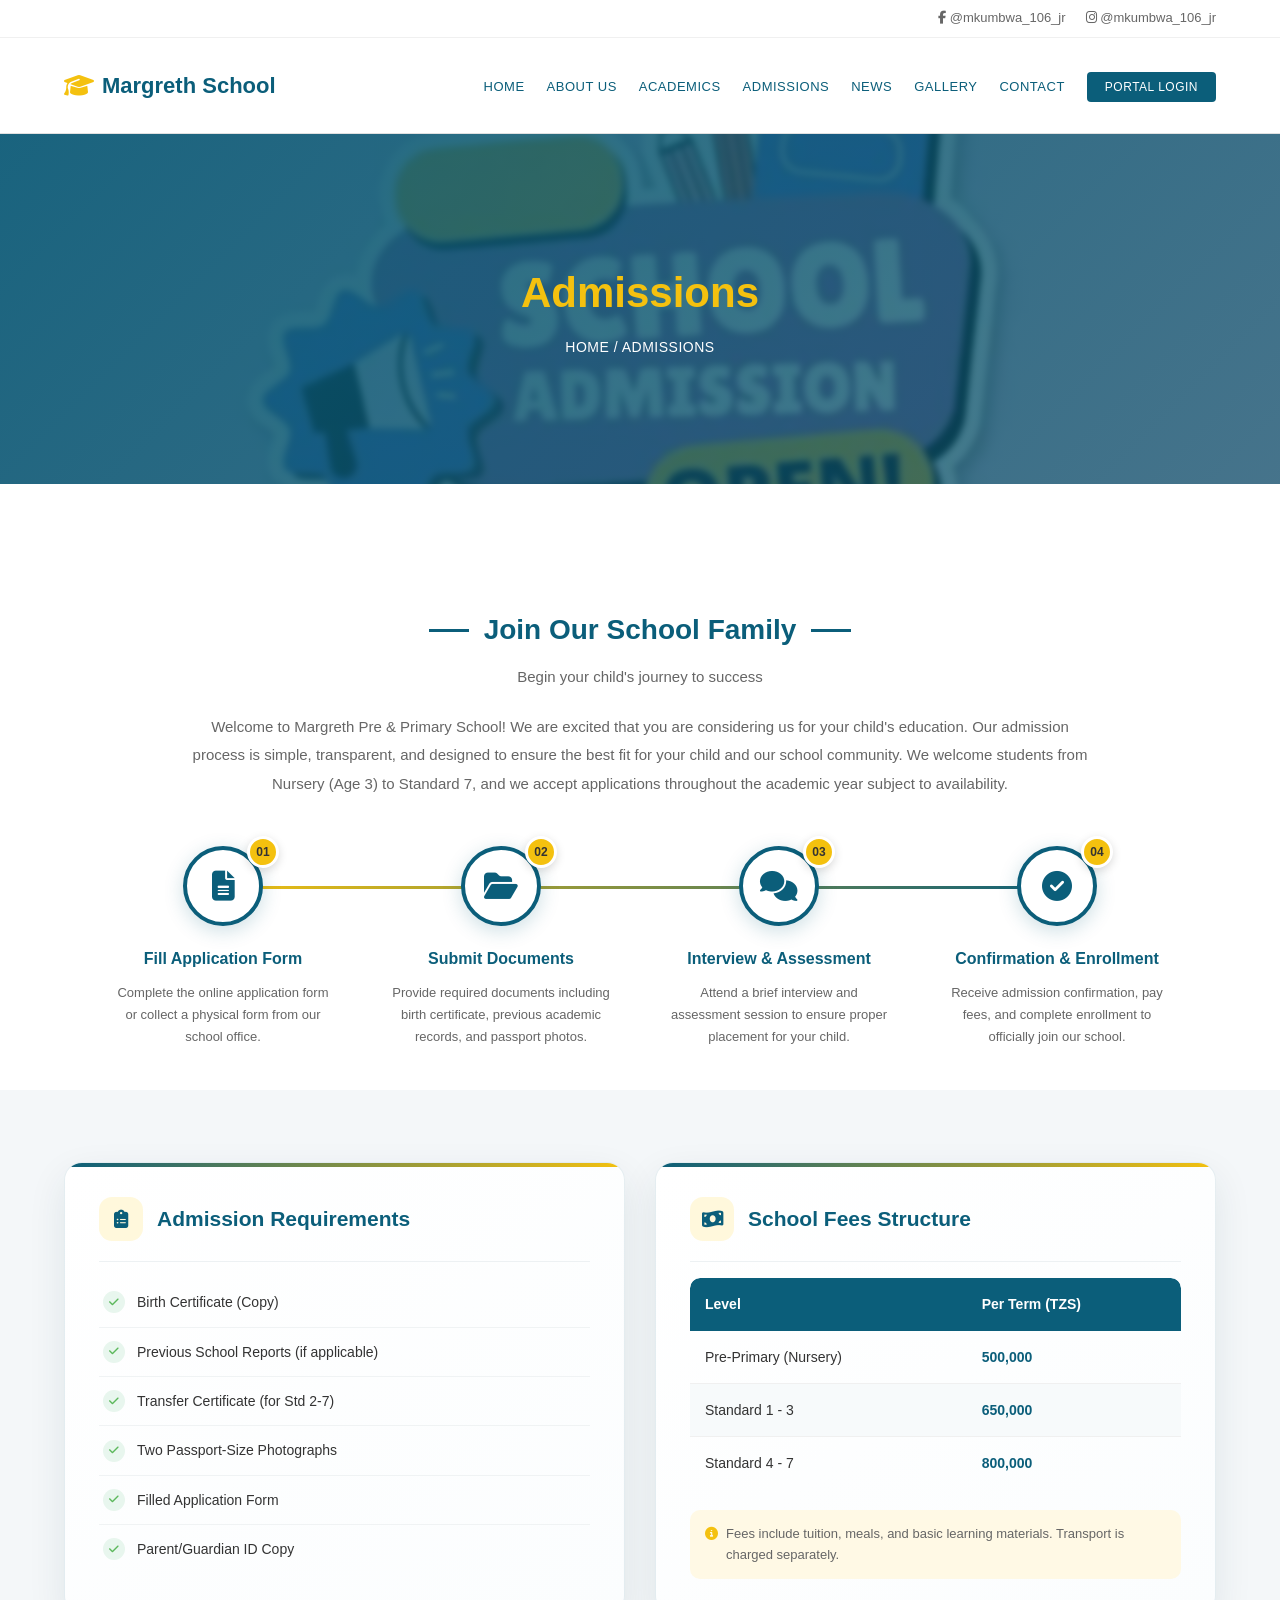
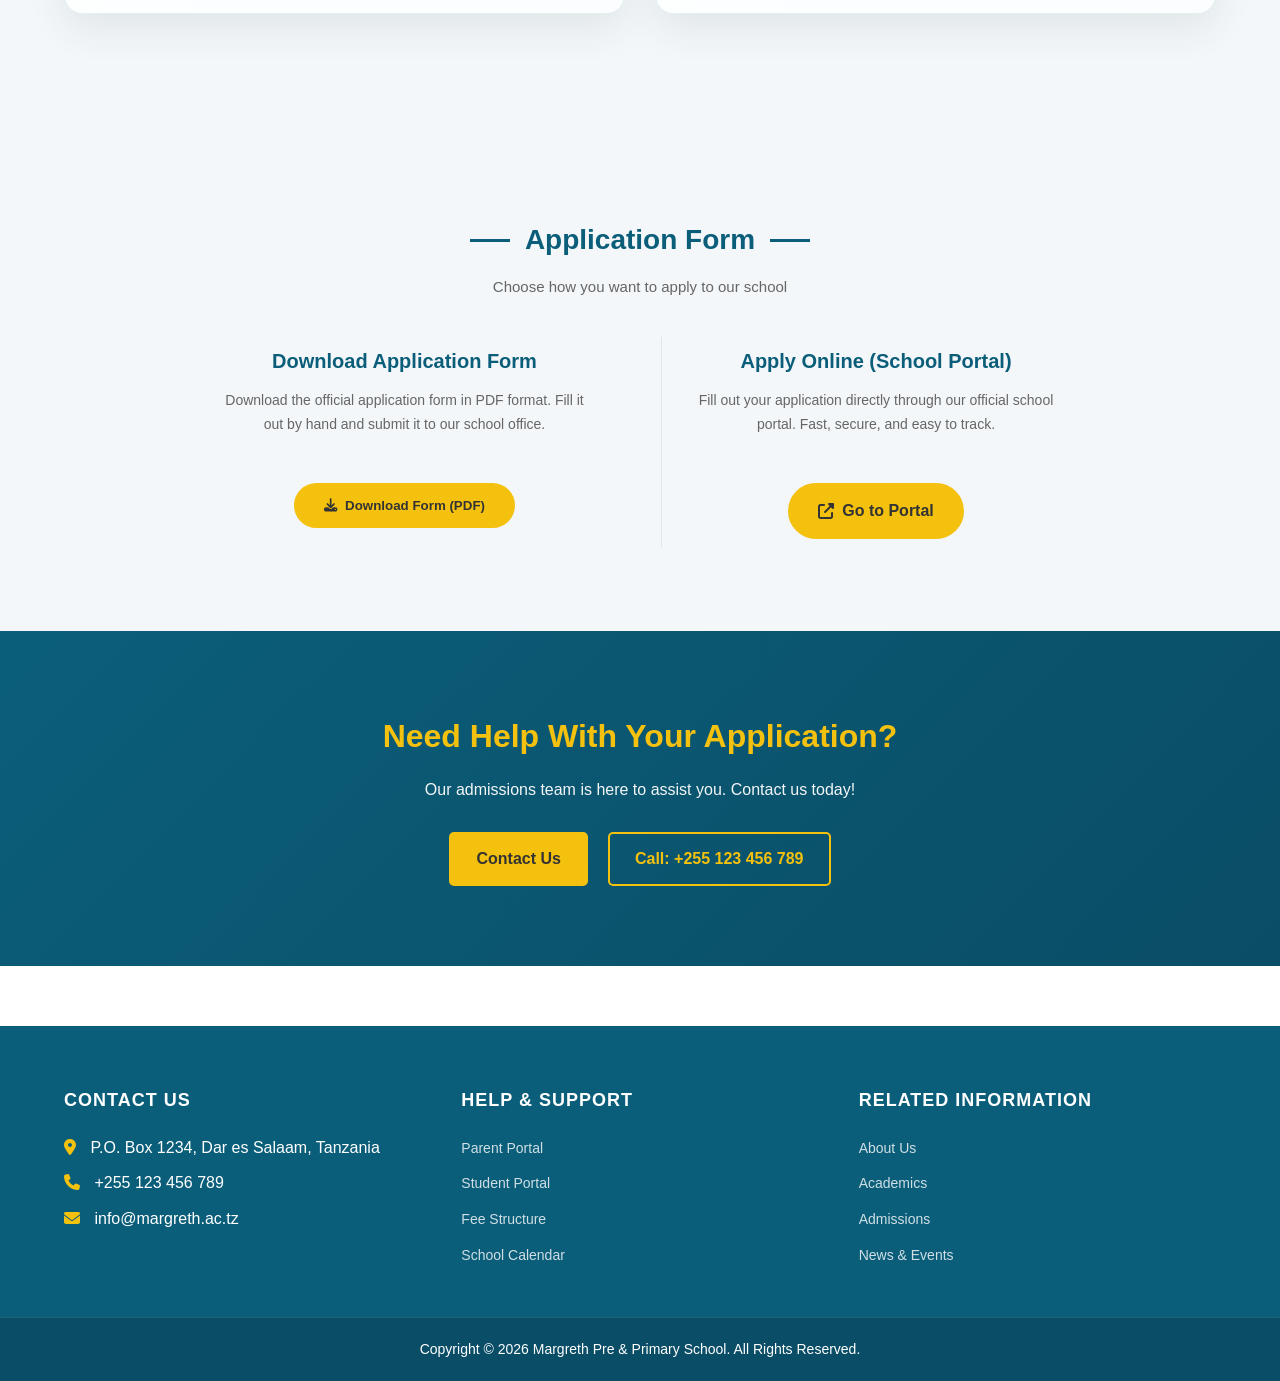
==== admissions/index.html @ 47341dac "last  Update" ====
<!DOCTYPE html>
<html lang="en">
<head>
    <meta charset="UTF-8">
    <meta name="viewport" content="width=device-width, initial-scale=1.0">
    <title>Admissions - Margreth Pre & Primary School</title>
    <!-- Font Awesome for Icons -->
    <link rel="stylesheet" href="https://cdnjs.cloudflare.com/ajax/libs/font-awesome/6.4.0/css/all.min.css">
    <!-- Link to External CSS -->
    <link rel="stylesheet" href="../css/style.css">
</head>
<body>

    <!-- TOP BAR -->
    <div class="top-bar">
        <div class="container">
            <a href="https://www.instagram.com/mkumbwa_106_jr/" target="_blank" rel="noopener noreferrer"><i class="fab fa-facebook-f"></i> @mkumbwa_106_jr</a>
            <a href="https://www.instagram.com/mkumbwa_106_jr/" target="_blank" rel="noopener noreferrer"><i class="fab fa-instagram"></i> @mkumbwa_106_jr</a>
        </div>
    </div>

    <!-- HEADER / NAVIGATION -->
    <header>
        <div class="container">
            <div class="logo">
                <i class="fas fa-graduation-cap"></i>
                <span>Margreth School</span>
            </div>
            <nav>
                <ul>
                    <li><a href="../index.html">Home</a></li>
                    <li><a href="../index.html#about">About Us</a></li>
                    <li><a href="../index.html#academics">Academics</a></li>
                    <li><a href="index.html" class="active">Admissions</a></li>
                    <li><a href="../news/index.html">News</a></li>
                    <li><a href="../gallery/index.html">Gallery</a></li>
                    <li><a href="../contact.html">Contact</a></li>
                    <li><a href="#" class="btn-login">Portal Login</a></li>
                </ul>
            </nav>
        </div>
    </header>

    <!-- ADMISSIONS PAGE BANNER -->
    <section class="page-hero admissions-hero">
        <img src="../images/admissions-banner.jpeg" alt="Welcome to Margreth Pre & Primary School">
        <div class="page-hero-overlay"></div>
        <div class="page-hero-content">
            <h1>Admissions</h1>
            <p>Home / Admissions</p>
        </div>
    </section>

    <!-- ADMISSIONS INTRO -->
    <section class="admissions-intro">
        <div class="container">
            <h2 class="section-title">Join Our School Family</h2>
            <p class="section-subtitle">Begin your child's journey to success</p>
            
            <div class="intro-text">
                <p>Welcome to Margreth Pre & Primary School! We are excited that you are considering us for your child's education. Our admission process is simple, transparent, and designed to ensure the best fit for your child and our school community. We welcome students from Nursery (Age 3) to Standard 7, and we accept applications throughout the academic year subject to availability.</p>
            </div>
             <div class="process-timeline">
                
                <!-- Step 1 -->
                <div class="process-step">
                    <div class="step-circle">
                        <i class="fas fa-file-alt"></i>
                    </div>
                    <div class="step-number-badge">01</div>
                    <h3>Fill Application Form</h3>
                    <p>Complete the online application form or collect a physical form from our school office.</p>
                </div>

                <!-- Step 2 -->
                <div class="process-step">
                    <div class="step-circle">
                        <i class="fas fa-folder-open"></i>
                    </div>
                    <div class="step-number-badge">02</div>
                    <h3>Submit Documents</h3>
                    <p>Provide required documents including birth certificate, previous academic records, and passport photos.</p>
                </div>

                <!-- Step 3 -->
                <div class="process-step">
                    <div class="step-circle">
                        <i class="fas fa-comments"></i>
                    </div>
                    <div class="step-number-badge">03</div>
                    <h3>Interview & Assessment</h3>
                    <p>Attend a brief interview and assessment session to ensure proper placement for your child.</p>
                </div>

                <!-- Step 4 -->
                <div class="process-step">
                    <div class="step-circle">
                        <i class="fas fa-check-circle"></i>
                    </div>
                    <div class="step-number-badge">04</div>
                    <h3>Confirmation & Enrollment</h3>
                    <p>Receive admission confirmation, pay fees, and complete enrollment to officially join our school.</p>
                </div>

            </div>
        </div>
    </section>

    

    <!-- REQUIREMENTS & FEES -->
    <section class="requirements-section">
        <div class="container">
            <div class="requirements-grid">
                
                <!-- Left: Requirements -->
                <div class="requirements-box">
                    <h3><i class="fas fa-clipboard-list"></i> Admission Requirements</h3>
                    <ul>
                        <li><i class="fas fa-check"></i> Birth Certificate (Copy)</li>
                        <li><i class="fas fa-check"></i> Previous School Reports (if applicable)</li>
                        <li><i class="fas fa-check"></i> Transfer Certificate (for Std 2-7)</li>
                        <li><i class="fas fa-check"></i> Two Passport-Size Photographs</li>
                        <li><i class="fas fa-check"></i> Filled Application Form</li>
                        <li><i class="fas fa-check"></i> Parent/Guardian ID Copy</li>
                    </ul>
                </div>

                <!-- Right: Fees -->
                <div class="fees-box">
                    <h3><i class="fas fa-money-bill-wave"></i> School Fees Structure</h3>
                    <table class="fees-table">
                        <thead>
                            <tr>
                                <th>Level</th>
                                <th>Per Term (TZS)</th>
                            </tr>
                        </thead>
                        <tbody>
                            <tr>
                                <td>Pre-Primary (Nursery)</td>
                                <td>500,000</td>
                            </tr>
                            <tr>
                                <td>Standard 1 - 3</td>
                                <td>650,000</td>
                            </tr>
                            <tr>
                                <td>Standard 4 - 7</td>
                                <td>800,000</td>
                            </tr>
                        </tbody>
                    </table>
                    <p class="fees-note"><i class="fas fa-info-circle"></i> Fees include tuition, meals, and basic learning materials. Transport is charged separately.</p>
                </div>

            </div>
        </div>
    </section>

    <!-- APPLICATION FORM (Download + Portal) -->
<section class="application-section">
    <div class="container">
        
        <!-- Kichwa cha Sehemu -->
        <h2 class="section-title">Application Form</h2>
        <p class="section-subtitle">Choose how you want to apply to our school</p>

        <div class="apply-options">
            <div class="apply-option">
                <h3>Download Application Form</h3>
                <p>Download the official application form in PDF format. Fill it out by hand and submit it to our school office.</p>
                <button class="btn btn-primary" type="button" onclick="window.print()">
                    <i class="fas fa-download"></i> Download Form (PDF)
                </button>
            </div>

            <div class="apply-option">
                <h3>Apply Online (School Portal)</h3>
                <p>Fill out your application directly through our official school portal. Fast, secure, and easy to track.</p>
                <a href="#" class="btn btn-primary">
                    <i class="fas fa-external-link-alt"></i> Go to Portal
                </a>
            </div>
        </div>

    </div>
</section>

    <!-- Printable application form; use the button above and choose Save as PDF. -->
    <div class="a4-form-print">
        <div class="form-letterhead">
            <div class="letterhead-logo"><i class="fas fa-graduation-cap"></i></div>
            <div class="letterhead-text">
                <h1>Margreth Pre & Primary School</h1>
                <p>P.O. Box 1234, Dar es Salaam, Tanzania | +255 123 456 789</p>
            </div>
        </div>
        <div class="form-title">
            <h2>Student Application Form</h2>
            <p>Please complete this form in clear block letters.</p>
        </div>
        <div class="form-section-block">
            <div class="section-bar">Student Information</div>
            <table class="form-table"><tbody>
                <tr><td class="label-cell">Full Name</td><td class="input-cell" colspan="3"></td></tr>
                <tr><td class="label-cell">Date of Birth</td><td class="input-cell"></td><td class="label-cell">Gender</td><td class="input-cell"></td></tr>
                <tr><td class="label-cell">Class Applying For</td><td class="input-cell"></td><td class="label-cell">Nationality</td><td class="input-cell"></td></tr>
                <tr><td class="label-cell">Home Address</td><td class="input-cell" colspan="3"></td></tr>
                <tr><td class="label-cell">Previous School</td><td class="input-cell" colspan="3"></td></tr>
            </tbody></table>
        </div>
        <div class="form-section-block">
            <div class="section-bar">Parent / Guardian Information</div>
            <table class="form-table"><tbody>
                <tr><td class="label-cell">Full Name</td><td class="input-cell" colspan="3"></td></tr>
                <tr><td class="label-cell">Relationship</td><td class="input-cell"></td><td class="label-cell">Phone</td><td class="input-cell"></td></tr>
                <tr><td class="label-cell">Email</td><td class="input-cell" colspan="3"></td></tr>
                <tr><td class="label-cell">Occupation</td><td class="input-cell"></td><td class="label-cell">ID Number</td><td class="input-cell"></td></tr>
            </tbody></table>
        </div>
        <div class="form-section-block">
            <div class="section-bar">Documents Checklist</div>
            <table class="form-table"><tbody>
                <tr><td>☐ Birth certificate copy</td><td>☐ Previous school reports (if applicable)</td></tr>
                <tr><td>☐ Transfer certificate (Std 2–7)</td><td>☐ Two passport-size photographs</td></tr>
                <tr><td>☐ Parent/guardian ID copy</td><td>☐ Application form completed</td></tr>
            </tbody></table>
        </div>
        <div class="form-section-block">
            <div class="section-bar">Declaration</div>
            <p class="declaration-text">I confirm that the information provided is accurate and complete. I agree to follow the school rules and admission procedures.</p>
            <table class="form-table signature-table"><tbody>
                <tr><td>Parent/Guardian Signature: __________________________</td><td>Date: __________________</td></tr>
            </tbody></table>
        </div>
        <div class="form-footer"><p>For office use only: Admission status __________________ Class __________ Date received __________</p></div>
    </div>

    <!-- CTA SECTION -->
    <section class="cta-section">
        <div class="container">
            <h2>Need Help With Your Application?</h2>
            <p>Our admissions team is here to assist you. Contact us today!</p>
            <div class="cta-buttons">
                <a href="../contact.html" class="btn btn-primary">Contact Us</a>
                <a href="tel:+255123456789" class="btn btn-outline">Call: +255 123 456 789</a>
            </div>
        </div>
    </section>

    <!-- FOOTER -->
    <footer>
        <div class="container">
            <div class="footer-grid">
                <div class="footer-col">
                    <h4>Contact Us</h4>
                    <ul>
                        <li><i class="fas fa-map-marker-alt"></i> P.O. Box 1234, Dar es Salaam, Tanzania</li>
                        <li><i class="fas fa-phone"></i> +255 123 456 789</li>
                        <li><i class="fas fa-envelope"></i> info@margreth.ac.tz</li>
                    </ul>
                </div>
                <div class="footer-col">
                    <h4>Help & Support</h4>
                    <ul>
                        <li><a href="#">Parent Portal</a></li>
                        <li><a href="#">Student Portal</a></li>
                        <li><a href="#">Fee Structure</a></li>
                        <li><a href="#">School Calendar</a></li>
                    </ul>
                </div>
                <div class="footer-col">
                    <h4>Related Information</h4>
                    <ul>
                        <li><a href="../index.html#about">About Us</a></li>
                        <li><a href="../index.html#academics">Academics</a></li>
                        <li><a href="index.html">Admissions</a></li>
                        <li><a href="../news/index.html">News & Events</a></li>
                    </ul>
                </div>
            </div>
        </div>
        <div class="footer-bottom">
            <p>Copyright &copy; 2026 Margreth Pre & Primary School. All Rights Reserved.</p>
        </div>
    </footer>

    <!-- JavaScript File -->
    <script src="../js/main.js"></script>

</body>
</html>
---- css/style.css ----
/* --- CSS VARIABLES (Rangi za Margreth Pre & Primary) --- */
:root {
    --primary-blue: #0b5e7a;
    --secondary-blue: #0a4d66;
    --accent-yellow: #f4c10f;
    --light-bg: #f4f7f9;
    --white: #ffffff;
    --text-dark: #333333;
    --text-light: #666666;
    --font-main: 'Segoe UI', Tahoma, Geneva, Verdana, sans-serif;
}

/* --- RESET & GLOBAL STYLES --- */
* {
    margin: 0;
    padding: 0;
    box-sizing: border-box;
}

body {
    font-family: var(--font-main);
    color: var(--text-dark);
    line-height: 1.6;
    background-color: var(--white);
}

a {
    text-decoration: none;
    color: inherit;
}

ul {
    list-style: none;
}

.container {
    width: 90%;
    max-width: 1200px;
    margin: 0 auto;
}

/* --- TOP BAR --- */
.top-bar {
    background-color: var(--white);
    padding: 8px 0;
    font-size: 13px;
    border-bottom: 1px solid #f0f0f0;
}

.top-bar .container {
    display: flex;
    justify-content: flex-end;
    gap: 20px;
}

.top-bar a {
    color: var(--text-light);
    transition: color 0.3s;
}

.top-bar a:hover {
    color: var(--primary-blue);
}

/* --- HEADER --- */
header {
    background-color: var(--white);
    padding: 30px 0;
    border-bottom: 1px solid #e0e0e0;
    position: sticky;
    top: 0;
    z-index: 1000;
}

header .container {
    display: flex;
    justify-content: space-between;
    align-items: center;
}

.logo {
    display: flex;
    align-items: center;
    gap: 8px;
    font-size: 22px;
    font-weight: 700;
    color: var(--primary-blue);
}

.logo i {
    color: var(--accent-yellow);
    font-size: 24px;
}

/* --- NAVIGATION LINKS --- */
nav ul {
    display: flex;
    gap: 22px;
    align-items: center;
}

nav ul li a {
    font-weight: 500;
    font-size: 13px;
    color: var(--primary-blue);
    transition: all 0.3s ease;
    position: relative;
    padding-bottom: 6px;
    letter-spacing: 0.5px;
    text-transform: uppercase;
}

nav ul li a::after {
    content: '';
    position: absolute;
    width: 0;
    height: 2px;
    bottom: 0;
    left: 0;
    background-color: var(--primary-blue);
    transition: width 0.3s ease;
}

nav ul li a:hover::after, 
nav ul li a.active::after {
    width: 100%;
}

nav ul li a.btn-login {
    color: var(--white) !important;
    padding: 8px 18px;
    border-radius: 4px;
    font-size: 12px;
    background-color: var(--primary-blue);
    transition: background 0.3s;
    text-transform: uppercase;
    letter-spacing: 0.5px;
}

nav ul li a.btn-login::after {
    display: none;
}

nav ul li a.btn-login:hover {
    background-color: var(--secondary-blue);
}

/* --- HERO SECTION --- */
.hero {
    background-color: var(--primary-blue);
    color: var(--white);
    min-height: calc(100vh - 200px);
    display: flex;
    align-items: center;
    padding: 30px 0;
    position: relative;
    overflow: hidden;
    background-image: radial-gradient(circle at 20% 50%, rgba(255,255,255,0.05) 0%, transparent 50%),
                      radial-gradient(circle at 80% 80%, rgba(255,255,255,0.05) 0%, transparent 50%);
}

.hero .container {
    display: flex;
    align-items: center;
    justify-content: space-between;
    gap: 40px;
}

.hero-content {
    flex: 1;
    max-width: 600px;
}

.hero-content h1 {
    font-size: 38px;
    color: var(--accent-yellow);
    margin-bottom: 20px;
    line-height: 1.3;
    font-weight: 700;
}

.hero-content p {
    font-size: 15px;
    margin-bottom: 30px;
    line-height: 1.7;
    opacity: 0.95;
}

.hero-buttons {
    display: flex;
    gap: 15px;
}

.btn {
    padding: 12px 25px;
    border-radius: 5px;
    font-weight: bold;
    cursor: pointer;
    transition: all 0.3s;
    display: inline-block;
    border: none;
    font-family: var(--font-main);
}

.btn-primary {
    background-color: var(--accent-yellow);
    color: var(--text-dark);
    border: 2px solid var(--accent-yellow);
}

.btn-primary:hover {
    background-color: transparent;
    color: var(--accent-yellow);
}

.btn-outline {
    background-color: transparent;
    color: var(--accent-yellow);
    border: 2px solid var(--accent-yellow);
}

.btn-outline:hover {
    background-color: var(--accent-yellow);
    color: var(--text-dark);
}

/* --- HERO COLLAGE --- */
.hero-image {
    flex: 1;
    display: flex;
    justify-content: center;
    align-items: center;
    position: relative;
    min-height: 400px;
}

.hero-collage {
    position: relative;
    width: 400px;
    height: 400px;
}

.collage-circle {
    position: absolute;
    border-radius: 50%;
    overflow: hidden;
    border: 5px solid var(--white);
    box-shadow: 0 10px 30px rgba(0,0,0,0.2);
    transition: transform 0.4s ease;
    z-index: 5;
}

.collage-circle img {
    width: 100%;
    height: 100%;
    object-fit: cover;
}

.collage-circle:hover {
    transform: scale(1.05);
    z-index: 10;
}

.circle-1 {
    width: 220px;
    height: 220px;
    top: 50%;
    left: 50%;
    transform: translate(-50%, -50%);
    z-index: 3;
}

.circle-2 {
    width: 140px;
    height: 140px;
    top: 0;
    left: 0;
    z-index: 4;
}

.circle-3 {
    width: 140px;
    height: 140px;
    bottom: 0;
    right: 0;
    z-index: 2;
}

.collage-bg {
    position: absolute;
    border-radius: 50%;
    z-index: 1;
    opacity: 0.15;
}

.bg-1 {
    width: 350px;
    height: 350px;
    background-color: var(--accent-yellow);
    top: -20px;
    right: -20px;
}

.bg-2 {
    width: 250px;
    height: 250px;
    background-color: var(--white);
    bottom: -10px;
    left: -10px;
}

/* --- PROMO BANNER (Marquee) --- */
.promo-banner {
    background-color: var(--secondary-blue);
    color: var(--white);
    padding: 25px 0;
    overflow: hidden;
    position: relative;
    z-index: 10;
}

.marquee {
    width: 100%;
    overflow: hidden;
    white-space: nowrap;
}

.marquee-content {
    display: inline-block;
    animation: scroll-left 30s linear infinite;
    padding-left: 100%;
}

.marquee-content span {
    display: inline-block;
    padding: 0 40px;
    font-size: 14px;
    font-weight: 500;
    letter-spacing: 0.5px;
}

.marquee-content span i {
    color: var(--accent-yellow);
    margin-right: 8px;
}

@keyframes scroll-left {
    0% { transform: translateX(0); }
    100% { transform: translateX(-100%); }
}

/* --- SECTION TITLES --- */
.section-title {
    text-align: center;
    margin: 60px 0 15px;
    font-size: 28px;
    color: var(--primary-blue);
    position: relative;
    display: flex;
    align-items: center;
    justify-content: center;
    gap: 15px;
}

.section-title::before, .section-title::after {
    content: '';
    display: block;
    width: 40px;
    height: 3px;
    background-color: var(--primary-blue);
}

.section-subtitle {
    text-align: center;
    color: var(--text-light);
    font-size: 15px;
    margin-bottom: 40px;
}

/* --- SECTION TITLES LIGHT (Juu ya Picha) --- */
.section-title-light {
    font-size: 38px;
    color: var(--white);
    font-weight: 700;
    display: flex;
    align-items: center;
    justify-content: center;
    gap: 20px;
    margin-top: -40px;
    margin-bottom: 12px;
    text-transform: capitalize;
    letter-spacing: 0.5px;
}

.section-title-light::before, 
.section-title-light::after {
    content: '';
    display: block;
    width: 60px;
    height: 4px;
    background-color: var(--accent-yellow);
}

.section-subtitle-light {
    color: var(--accent-yellow);
    font-size: 16px;
    letter-spacing: 0.5px;
    text-transform: capitalize;
    font-weight: 500;
}

/* --- CARDS GRID --- */
.grid-cards {
    display: grid;
    grid-template-columns: repeat(auto-fit, minmax(350px, 1fr));
    gap: 25px;
    margin-bottom: 60px;
}

.card {
    background-color: var(--primary-blue);
    color: var(--white);
    padding: 30px;
    border-radius: 8px;
    display: flex;
    gap: 20px;
    transition: transform 0.3s, box-shadow 0.3s;
}

.card:hover {
    transform: translateY(-5px);
    box-shadow: 0 10px 20px rgba(0,0,0,0.2);
}

.card-icon {
    background-color: var(--white);
    width: 60px;
    height: 60px;
    border-radius: 8px;
    display: flex;
    justify-content: center;
    align-items: center;
    font-size: 30px;
    color: var(--primary-blue);
    flex-shrink: 0;
}

.card-content h3 {
    font-size: 20px;
    margin-bottom: 10px;
}

.card-content p {
    font-size: 14px;
    opacity: 0.9;
}

.center-btn {
    text-align: center;
    margin-bottom: 60px;
}

/* --- ABOUT OUR SCHOOL SECTION --- */
.about-new-section {
    padding: 80px 0;
    background-color: var(--white);
    overflow: hidden;
}

.about-grid {
    display: grid;
    grid-template-columns: 1.1fr 1fr;
    gap: 60px;
    align-items: start;
}

.about-left {
    opacity: 0;
    transform: translateX(-50px);
    animation: fadeInLeft 0.8s ease forwards;
}

.about-text {
    font-size: 15px;
    color: var(--text-light);
    line-height: 1.8;
    margin-bottom: 40px;
    max-width: 500px;
}

.stats-grid {
    display: grid;
    grid-template-columns: repeat(2, 1fr);
    gap: 20px;
    max-width: 450px;
}

.stat-card {
    padding: 30px 20px;
    border-radius: 8px;
    text-align: center;
    transition: transform 0.3s ease, box-shadow 0.3s ease;
}

.stat-card:hover {
    transform: translateY(-8px);
    box-shadow: 0 12px 25px rgba(0,0,0,0.15);
}

.stat-card h3 {
    font-size: 32px;
    font-weight: 700;
    margin-bottom: 8px;
}

.stat-card p {
    font-size: 13px;
    opacity: 0.9;
    font-weight: 500;
}

.stat-blue {
    background-color: #e8f0f4;
    color: var(--text-dark);
}
.stat-blue h3 { color: var(--primary-blue); }

.stat-dark {
    background-color: var(--primary-blue);
    color: var(--white);
}
.stat-dark h3 { color: var(--white); }
.stat-dark p { color: var(--white); }

.stat-green {
    background-color: #5cb85c;
    color: var(--white);
}
.stat-green h3 { color: var(--white); }
.stat-green p { color: var(--white); }

.stat-light {
    background-color: #e8f0f4;
    color: var(--text-dark);
}
.stat-light h3 { color: var(--primary-blue); }

.about-right {
    display: grid;
    grid-template-columns: 1fr 1fr;
    gap: 20px;
    opacity: 0;
    transform: translateX(50px);
    animation: fadeInRight 0.8s ease forwards;
    animation-delay: 0.3s;
}

.about-image {
    border-radius: 10px;
    overflow: hidden;
    box-shadow: 0 10px 30px rgba(0,0,0,0.1);
    transition: transform 0.4s ease;
    height: 380px;
}

.about-image img {
    width: 100%;
    height: 100%;
    object-fit: cover;
    transition: transform 0.5s ease;
}

.about-image:hover {
    transform: translateY(-10px);
}

.about-image:hover img {
    transform: scale(1.05);
}

.image-2 {
    margin-top: 40px;
}

@keyframes fadeInLeft {
    0% { opacity: 0; transform: translateX(-50px); }
    100% { opacity: 1; transform: translateX(0); }
}

@keyframes fadeInRight {
    0% { opacity: 0; transform: translateX(50px); }
    100% { opacity: 1; transform: translateX(0); }
}

/* --- ACADEMICS SECTION --- */
.academics-section {
    padding: 0 0 80px;
    background-color: var(--light-bg);
    overflow: hidden;
}

.academics-hero {
    position: relative;
    width: 100%;
    height: 450px;
    overflow: hidden;
}

.academics-hero img {
    width: 100%;
    height: 100%;
    object-fit: cover;
    object-position: center;
    filter: blur(3px) brightness(0.7);
    transform: scale(1.05);
}

.academics-hero-overlay {
    position: absolute;
    top: 0;
    left: 0;
    width: 100%;
    height: 100%;
    background: linear-gradient(135deg, rgba(11, 94, 122, 0.85), rgba(11, 94, 122, 0.5));
    z-index: 1;
}

.academics-hero-content {
    position: absolute;
    top: 50%;
    left: 50%;
    transform: translate(-50%, -50%);
    text-align: center;
    z-index: 2;
    width: 100%;
    padding: 0 20px;
}

.academics-cards-wrapper {
    position: relative;
    margin-top: -80px;
    z-index: 10;
    padding: 0 5%;
}

.academics-cards {
    display: grid;
    grid-template-columns: repeat(4, 1fr);
    gap: 25px;
    max-width: 1300px;
    margin: 0 auto;
}

.academic-card {
    background-color: var(--white);
    border-radius: 10px;
    text-align: center;
    padding: 0 20px 30px;
    position: relative;
    box-shadow: 0 10px 25px rgba(0,0,0,0.1);
    transition: transform 0.3s ease, box-shadow 0.3s ease;
    border-top: 5px solid var(--primary-blue);
    display: flex;
    flex-direction: column;
    align-items: center;
}

.academic-card:hover {
    transform: translateY(-10px);
    box-shadow: 0 15px 35px rgba(0,0,0,0.2);
}

.card-circle {
    width: 80px;
    height: 80px;
    border-radius: 50%;
    display: flex;
    justify-content: center;
    align-items: center;
    background-color: var(--white);
    margin-top: -40px;
    box-shadow: 0 5px 15px rgba(0,0,0,0.15);
    border: 4px solid var(--white);
    transition: transform 0.3s ease;
    margin-bottom: 15px;
}

.academic-card:hover .card-circle {
    transform: scale(1.1);
}

.card-circle i {
    font-size: 34px;
}

.card-blue { border-top-color: #0b5e7a; }
.card-blue .card-circle i { color: #0b5e7a; }

.card-yellow { border-top-color: #e6a817; }
.card-yellow .card-circle i { color: #e6a817; }

.card-dark { border-top-color: #333333; }
.card-dark .card-circle i { color: #333333; }

.card-orange { border-top-color: #d9534f; }
.card-orange .card-circle i { color: #d9534f; }

.card-body h3 {
    color: var(--primary-blue);
    font-size: 18px;
    margin-bottom: 12px;
    font-weight: 700;
}

.card-body p {
    color: var(--text-light);
    font-size: 13px;
    line-height: 1.7;
}

/* --- FOOTER --- */
footer {
    background-color: var(--primary-blue);
    color: var(--white);
    padding: 60px 0 0;
    margin-top: 60px;
}

.footer-grid {
    display: grid;
    grid-template-columns: repeat(auto-fit, minmax(250px, 1fr));
    gap: 40px;
    margin-bottom: 40px;
}

.footer-col h4 {
    font-size: 18px;
    margin-bottom: 20px;
    text-transform: uppercase;
    letter-spacing: 1px;
}

.footer-col ul li {
    margin-bottom: 10px;
}

.footer-col ul li a {
    font-size: 14px;
    opacity: 0.8;
    transition: opacity 0.3s;
}

.footer-col ul li a:hover {
    opacity: 1;
    color: var(--accent-yellow);
}

.footer-col ul li i {
    margin-right: 10px;
    color: var(--accent-yellow);
}

.footer-bottom {
    background-color: var(--secondary-blue);
    padding: 20px 0;
    text-align: center;
    font-size: 14px;
    border-top: 1px solid rgba(255,255,255,0.1);
}

/* --- PAGE HERO (Kwa Kurasa Zote Zinazofungua) --- */
.page-hero {
    position: relative;
    width: 100%;
    height: 350px;
    overflow: hidden;
}

.page-hero img {
    width: 100%;
    height: 100%;
    object-fit: cover;
    object-position: center;
    filter: blur(3px) brightness(0.7);
    transform: scale(1.05);
}

.page-hero-overlay {
    position: absolute;
    top: 0;
    left: 0;
    width: 100%;
    height: 100%;
    background: linear-gradient(135deg, rgba(11, 94, 122, 0.9), rgba(11, 94, 122, 0.6));
    z-index: 1;
}

.page-hero-content {
    position: absolute;
    top: 50%;
    left: 50%;
    transform: translate(-50%, -50%);
    text-align: center;
    z-index: 2;
    width: 100%;
    padding: 0 20px;
}

.page-hero-content h1 {
    font-size: 42px;
    color: var(--accent-yellow);
    font-weight: 700;
    margin-bottom: 10px;
    text-transform: capitalize;
}

.page-hero-content p {
    font-size: 14px;
    color: var(--white);
    letter-spacing: 0.5px;
    text-transform: uppercase;
}

/* --- ADMISSIONS INTRO --- */
.admissions-intro {
    padding: 30px 0 20px;
    background-color: var(--white);
}

.intro-text {
    max-width: 900px;
    margin: 0 auto;
    text-align: center;
}

.intro-text p {
    font-size: 15px;
    color: var(--text-light);
    line-height: 1.9;
}

/* --- ADMISSION PROCESS (Progress Line na Circles) --- */
.admission-process {
    padding: 40px 0 80px;
    background-color: var(--white);
    position: relative;
}

.process-timeline {
    display: grid;
    grid-template-columns: repeat(4, 1fr);
    gap: 0;
    position: relative;
    margin-top: 60px;
    padding: 0 20px;
}

.process-timeline::before {
    content: '';
    position: absolute;
    top: 40px;
    left: 12.5%;
    width: 75%;
    height: 3px;
    background: linear-gradient(to right, var(--accent-yellow), var(--primary-blue));
    z-index: 1;
}

.process-step {
    position: relative;
    text-align: center;
    padding: 0 15px;
    z-index: 2;
}

.step-circle {
    width: 80px;
    height: 80px;
    background-color: var(--white);
    border: 4px solid var(--primary-blue);
    border-radius: 50%;
    display: flex;
    justify-content: center;
    align-items: center;
    margin: 0 auto 20px;
    position: relative;
    transition: all 0.4s ease;
    box-shadow: 0 5px 20px rgba(11, 94, 122, 0.2);
}

.step-circle i {
    font-size: 30px;
    color: var(--primary-blue);
    transition: all 0.4s ease;
}

.process-step:hover .step-circle {
    background-color: var(--primary-blue);
    transform: scale(1.1);
    border-color: var(--accent-yellow);
    box-shadow: 0 10px 30px rgba(11, 94, 122, 0.4);
}

.process-step:hover .step-circle i {
    color: var(--white);
}

.step-number-badge {
    position: absolute;
    top: -10px;
    right: 50%;
    transform: translateX(50%);
    background-color: var(--accent-yellow);
    color: var(--text-dark);
    width: 32px;
    height: 32px;
    border-radius: 50%;
    display: flex;
    justify-content: center;
    align-items: center;
    font-weight: 700;
    font-size: 12px;
    border: 3px solid var(--white);
    box-shadow: 0 3px 10px rgba(0,0,0,0.15);
    z-index: 3;
    margin-right: -40px;
}

.process-step h3 {
    font-size: 16px;
    color: var(--primary-blue);
    margin-bottom: 10px;
    font-weight: 700;
}

.process-step p {
    font-size: 13px;
    color: var(--text-light);
    line-height: 1.7;
    max-width: 220px;
    margin: 0 auto;
}

/* --- REQUIREMENTS & FEES --- */
.requirements-section {
    padding: 60px 0;
    background-color: var(--light-bg);
}

.requirements-grid {
    display: grid;
    grid-template-columns: 1fr 1fr;
    gap: 40px;
}

.requirements-box, .fees-box {
    background-color: var(--white);
    padding: 40px;
    border-radius: 10px;
    box-shadow: 0 5px 15px rgba(0,0,0,0.05);
}

.requirements-box h3, .fees-box h3 {
    font-size: 20px;
    color: var(--primary-blue);
    margin-bottom: 25px;
    display: flex;
    align-items: center;
    gap: 12px;
}

.requirements-box h3 i, .fees-box h3 i {
    color: var(--accent-yellow);
    font-size: 22px;
}

.requirements-box ul li {
    padding: 12px 0;
    border-bottom: 1px solid #f0f0f0;
    font-size: 14px;
    color: var(--text-dark);
    display: flex;
    align-items: center;
    gap: 12px;
}

.requirements-box ul li:last-child {
    border-bottom: none;
}

.requirements-box ul li i {
    color: #5cb85c;
    font-size: 14px;
}

.fees-table {
    width: 100%;
    border-collapse: collapse;
    margin-bottom: 20px;
}

.fees-table thead {
    background-color: var(--primary-blue);
    color: var(--white);
}

.fees-table th {
    padding: 15px;
    text-align: left;
    font-size: 14px;
    font-weight: 600;
}

.fees-table td {
    padding: 15px;
    border-bottom: 1px solid #f0f0f0;
    font-size: 14px;
    color: var(--text-dark);
}

.fees-table tbody tr:hover {
    background-color: #f9fbfc;
}

.fees-note {
    font-size: 13px;
    color: var(--text-light);
    display: flex;
    align-items: flex-start;
    gap: 8px;
    line-height: 1.6;
}

.fees-note i {
    color: var(--accent-yellow);
    margin-top: 3px;
}

/* --- APPLICATION SECTION (Apply Options) --- */
.application-section {
    padding: 60px 0 80px;
    background-color: var(--light-bg);
}

.apply-options {
    display: grid;
    grid-template-columns: 1fr 1fr;
    gap: 30px;
    max-width: 900px;
    margin: 40px auto 0;
}

.apply-card {
    background-color: var(--white);
    border-radius: 15px;
    padding: 40px 30px;
    text-align: center;
    box-shadow: 0 10px 40px rgba(0,0,0,0.08);
    transition: transform 0.3s ease, box-shadow 0.3s ease;
    border: 2px solid #f0f0f0;
}

.apply-card:hover {
    transform: translateY(-10px);
    box-shadow: 0 20px 50px rgba(0,0,0,0.12);
    border-color: var(--primary-blue);
}

.apply-icon {
    width: 90px;
    height: 90px;
    background: linear-gradient(135deg, var(--primary-blue), var(--secondary-blue));
    color: var(--accent-yellow);
    border-radius: 50%;
    display: flex;
    justify-content: center;
    align-items: center;
    font-size: 38px;
    margin: 0 auto 25px;
    transition: transform 0.3s ease;
}

.apply-card:hover .apply-icon {
    transform: scale(1.1) rotate(5deg);
}

.apply-card h3 {
    font-size: 20px;
    color: var(--primary-blue);
    margin-bottom: 15px;
    font-weight: 700;
}

.apply-card p {
    font-size: 14px;
    color: var(--text-light);
    line-height: 1.7;
    margin-bottom: 25px;
    min-height: 70px;
}

.apply-card .btn {
    padding: 14px 35px;
    font-size: 14px;
    border-radius: 50px;
    box-shadow: 0 8px 20px rgba(244, 193, 15, 0.3);
    transition: all 0.3s ease;
}

.apply-card .btn:hover {
    transform: translateY(-3px);
    box-shadow: 0 12px 25px rgba(244, 193, 15, 0.5);
}

.apply-card .btn i {
    margin-right: 8px;
}

/* --- FOMU KAMILI YA A4 (Inaonekana tu kwenye Print) --- */
.a4-form-print {
    display: none;
}

/* --- CTA SECTION --- */
.cta-section {
    padding: 80px 0;
    background: linear-gradient(135deg, var(--primary-blue), var(--secondary-blue));
    color: var(--white);
    text-align: center;
}

.cta-section h2 {
    font-size: 32px;
    margin-bottom: 15px;
    color: var(--accent-yellow);
}

.cta-section p {
    font-size: 16px;
    margin-bottom: 30px;
    opacity: 0.95;
}

.cta-buttons {
    display: flex;
    justify-content: center;
    gap: 20px;
}

/* --- CONTACT SECTION --- */
.contact-intro {
    padding: 20px 0 20px;
    background-color: var(--white);
}

.contact-intro .intro-text {
    max-width: 900px;
    margin: 0 auto;
    text-align: center;
}

.contact-intro .intro-text p {
    font-size: 15px;
    color: var(--text-light);
    line-height: 1.9;
}

.contact-info-section {
    padding: 40px 0 80px;
    background-color: var(--white);
}

.contact-info-grid {
    display: grid;
    grid-template-columns: repeat(4, 1fr);
    gap: 25px;
}

.contact-info-card {
    background-color: var(--white);
    padding: 40px 25px;
    border-radius: 10px;
    text-align: center;
    box-shadow: 0 5px 25px rgba(0,0,0,0.08);
    transition: transform 0.3s ease, box-shadow 0.3s ease;
    border: 2px solid #f0f0f0;
}

.contact-info-card:hover {
    transform: translateY(-10px);
    box-shadow: 0 15px 40px rgba(0,0,0,0.12);
    border-color: var(--primary-blue);
}

.contact-info-icon {
    width: 70px;
    height: 70px;
    background: linear-gradient(135deg, var(--primary-blue), var(--secondary-blue));
    color: var(--accent-yellow);
    border-radius: 50%;
    display: flex;
    justify-content: center;
    align-items: center;
    font-size: 26px;
    margin: 0 auto 20px;
    transition: transform 0.3s ease;
}

.contact-info-card:hover .contact-info-icon {
    transform: scale(1.1) rotate(5deg);
}

.contact-info-card h3 {
    font-size: 18px;
    color: var(--primary-blue);
    margin-bottom: 10px;
    font-weight: 700;
}

.contact-info-card p {
    font-size: 13px;
    color: var(--text-light);
    margin-bottom: 12px;
}

.contact-info-card a,
.contact-info-card span {
    display: block;
    font-size: 13px;
    color: var(--text-dark);
    margin-bottom: 6px;
    transition: color 0.3s ease;
    line-height: 1.6;
}

.contact-info-card a:hover {
    color: var(--primary-blue);
    font-weight: 500;
}

.contact-main-section {
    padding: 40px 0 80px;
    background-color: var(--light-bg);
}

.contact-main-grid {
    display: grid;
    grid-template-columns: 1.3fr 1fr;
    gap: 40px;
    align-items: start;
}

.contact-form-box {
    background-color: var(--white);
    padding: 40px;
    border-radius: 15px;
    box-shadow: 0 10px 40px rgba(0,0,0,0.08);
}

.contact-form-box h3 {
    font-size: 22px;
    color: var(--primary-blue);
    margin-bottom: 10px;
    display: flex;
    align-items: center;
    gap: 12px;
    font-weight: 700;
}

.contact-form-box h3 i {
    color: var(--accent-yellow);
    font-size: 24px;
}

.contact-form-box > p {
    font-size: 14px;
    color: var(--text-light);
    margin-bottom: 30px;
}

.contact-form .form-row {
    display: grid;
    grid-template-columns: 1fr 1fr;
    gap: 20px;
    margin-bottom: 20px;
}

.contact-form .form-group {
    display: flex;
    flex-direction: column;
}

.contact-form .form-group.full-width {
    grid-column: 1 / -1;
    margin-bottom: 20px;
}

.contact-form label {
    font-size: 13px;
    font-weight: 500;
    color: var(--text-dark);
    margin-bottom: 8px;
}

.contact-form label span {
    color: #d9534f;
}

.contact-form input,
.contact-form select,
.contact-form textarea {
    width: 100%;
    padding: 12px 16px;
    border: 2px solid #e8f0f4;
    border-radius: 8px;
    font-family: var(--font-main);
    font-size: 14px;
    background-color: #f9fbfc;
    transition: all 0.3s ease;
}

.contact-form input:focus,
.contact-form select:focus,
.contact-form textarea:focus {
    outline: none;
    border-color: var(--primary-blue);
    background-color: var(--white);
    box-shadow: 0 0 0 4px rgba(11, 94, 122, 0.1);
}

.contact-form textarea {
    resize: vertical;
    min-height: 130px;
}

.contact-form .form-submit {
    text-align: left;
    margin-top: 10px;
}

.contact-form .form-submit .btn {
    padding: 14px 40px;
    font-size: 14px;
    border-radius: 50px;
    box-shadow: 0 8px 20px rgba(244, 193, 15, 0.3);
    transition: all 0.3s ease;
}

.contact-form .form-submit .btn:hover {
    transform: translateY(-3px);
    box-shadow: 0 12px 25px rgba(244, 193, 15, 0.5);
}

.contact-form .form-submit .btn i {
    margin-right: 8px;
}

.contact-map-box {
    background-color: var(--white);
    padding: 40px;
    border-radius: 15px;
    box-shadow: 0 10px 40px rgba(0,0,0,0.08);
}

.contact-map-box h3 {
    font-size: 22px;
    color: var(--primary-blue);
    margin-bottom: 10px;
    display: flex;
    align-items: center;
    gap: 12px;
    font-weight: 700;
}

.contact-map-box h3 i {
    color: var(--accent-yellow);
    font-size: 24px;
}

.contact-map-box > p {
    font-size: 14px;
    color: var(--text-light);
    margin-bottom: 20px;
}

.map-container {
    border-radius: 10px;
    overflow: hidden;
    box-shadow: 0 5px 20px rgba(0,0,0,0.1);
    height: 400px;
}

.map-container iframe {
    width: 100%;
    height: 100%;
    border: 0;
    display: block;
}

/* --- GALLERY HERO (Auto-Rotating Slideshow) --- */
.gallery-hero-section {
    padding: 0;
    background-color: var(--light-bg);
    overflow: hidden;
}

.gallery-hero {
    position: relative;
    width: 100%;
    height: 450px;
    overflow: hidden;
}

.gallery-slides {
    position: absolute;
    top: 0;
    left: 0;
    width: 100%;
    height: 100%;
    z-index: 1;
}

.slide {
    position: absolute;
    top: 0;
    left: 0;
    width: 100%;
    height: 100%;
    background-size: cover;
    background-position: center;
    background-repeat: no-repeat;
    opacity: 0;
    transform: scale(1.1);
    transition: opacity 1.5s ease, transform 6s ease;
    filter: blur(2px) brightness(0.7);
    -webkit-filter: blur(2px) brightness(0.7);
}

.slide.active {
    opacity: 1;
    transform: scale(1);
}

.slide-1 { background-image: url('../images/gallery-banner.jpg'); }
.slide-2 { background-image: url('../images/gallery-4.jpg'); }
.slide-3 { background-image: url('../images/gallery-5.jpg'); }
.slide-4 { background-image: url('../images/gallery-6.jpg'); }

.gallery-hero-overlay {
    position: absolute;
    top: 0;
    left: 0;
    width: 100%;
    height: 100%;
    background: linear-gradient(135deg, rgba(11, 94, 122, 0.85), rgba(11, 94, 122, 0.5));
    z-index: 2;
}

.gallery-hero-content {
    position: absolute;
    top: 50%;
    left: 50%;
    transform: translate(-50%, -50%);
    text-align: center;
    z-index: 3;
    width: 100%;
    padding: 0 20px;
}

/* --- GALLERY SECTION --- */
.gallery-section {
    padding: 80px 0;
    background-color: var(--white);
}

.gallery-filter {
    display: flex;
    justify-content: center;
    gap: 15px;
    margin-bottom: 50px;
    flex-wrap: wrap;
}

.filter-btn {
    padding: 10px 25px;
    background-color: transparent;
    color: var(--text-dark);
    border: 2px solid #e8f0f4;
    border-radius: 50px;
    font-family: var(--font-main);
    font-size: 14px;
    font-weight: 600;
    cursor: pointer;
    transition: all 0.3s ease;
    text-transform: capitalize;
}

.filter-btn:hover {
    border-color: var(--primary-blue);
    color: var(--primary-blue);
}

.filter-btn.active {
    background-color: var(--primary-blue);
    color: var(--white);
    border-color: var(--primary-blue);
    box-shadow: 0 8px 20px rgba(11, 94, 122, 0.3);
}

/* --- GALLERY GRID (Masonry Layout) --- */
.gallery-grid {
    display: grid;
    grid-template-columns: repeat(4, 1fr);
    grid-auto-rows: 200px;
    gap: 20px;
    grid-auto-flow: dense;
}

.gallery-item {
    position: relative;
    border-radius: 12px;
    overflow: hidden;
    box-shadow: 0 10px 30px rgba(0,0,0,0.1);
    transition: transform 0.4s ease, box-shadow 0.4s ease;
    cursor: pointer;
    grid-column: span 1;
    grid-row: span 1;
}

.gallery-item.item-large {
    grid-column: span 2;
    grid-row: span 2;
}

.gallery-item.item-tall {
    grid-column: span 1;
    grid-row: span 2;
}

.gallery-item.item-wide {
    grid-column: span 2;
    grid-row: span 1;
}

.gallery-item:hover {
    transform: translateY(-5px);
    box-shadow: 0 20px 40px rgba(0,0,0,0.2);
    z-index: 5;
}

.gallery-image {
    width: 100%;
    height: 100%;
    overflow: hidden;
}

.gallery-image img {
    width: 100%;
    height: 100%;
    object-fit: cover;
    transition: transform 0.6s ease;
}

.gallery-item:hover .gallery-image img {
    transform: scale(1.15);
}

.gallery-overlay {
    position: absolute;
    top: 0;
    left: 0;
    width: 100%;
    height: 100%;
    background: linear-gradient(to top, rgba(11, 94, 122, 0.95) 0%, rgba(11, 94, 122, 0.5) 50%, transparent 100%);
    display: flex;
    flex-direction: column;
    justify-content: flex-end;
    padding: 25px;
    opacity: 0;
    transition: opacity 0.4s ease;
}

.gallery-item:hover .gallery-overlay {
    opacity: 1;
}

.gallery-overlay h3 {
    font-size: 16px;
    color: var(--white);
    margin-bottom: 5px;
    font-weight: 700;
    transform: translateY(20px);
    transition: transform 0.4s ease;
}

.gallery-overlay p {
    font-size: 12px;
    color: var(--accent-yellow);
    transform: translateY(20px);
    transition: transform 0.4s ease 0.1s;
}

.gallery-item:hover .gallery-overlay h3,
.gallery-item:hover .gallery-overlay p {
    transform: translateY(0);
}

.gallery-zoom {
    position: absolute;
    top: 15px;
    right: 15px;
    width: 40px;
    height: 40px;
    background-color: var(--accent-yellow);
    color: var(--text-dark);
    border-radius: 50%;
    display: flex;
    justify-content: center;
    align-items: center;
    font-size: 14px;
    transform: scale(0) rotate(-180deg);
    transition: transform 0.4s ease;
}

.gallery-item:hover .gallery-zoom {
    transform: scale(1) rotate(0deg);
}

.gallery-zoom:hover {
    background-color: var(--white);
}

.gallery-load-more {
    text-align: center;
    margin-top: 50px;
}

.gallery-load-more .btn {
    padding: 14px 40px;
    font-size: 14px;
    border-radius: 50px;
    box-shadow: 0 8px 20px rgba(244, 193, 15, 0.3);
    transition: all 0.3s ease;
}

.gallery-load-more .btn:hover {
    transform: translateY(-3px);
    box-shadow: 0 12px 25px rgba(244, 193, 15, 0.5);
}

.gallery-load-more .btn i {
    margin-right: 8px;
}

/* --- SMOOTH SCROLL KWA NAVIGATION --- */
html {
    scroll-behavior: smooth;
}

section[id] {
    scroll-margin-top: 100px;
}

/* --- PRINT STYLES (Kwa Kudownload PDF) --- */
@media print {
    body * {
        visibility: hidden;
    }
    
    .a4-form-print, .a4-form-print * {
        visibility: visible;
    }
    
    .a4-form-print {
        display: block !important;
        position: absolute;
        left: 0;
        top: 0;
        width: 100%;
        padding: 30px;
        background-color: white;
    }
    
    .form-letterhead {
        display: flex;
        align-items: center;
        gap: 20px;
        padding-bottom: 20px;
        border-bottom: 3px double #0b5e7a;
        margin-bottom: 30px;
    }
    
    .letterhead-logo {
        width: 70px;
        height: 70px;
        background: linear-gradient(135deg, #0b5e7a, #0a4d66);
        color: #f4c10f;
        border-radius: 50%;
        display: flex;
        justify-content: center;
        align-items: center;
        font-size: 32px;
        flex-shrink: 0;
        -webkit-print-color-adjust: exact;
        print-color-adjust: exact;
    }
    
    .letterhead-text h1 {
        font-size: 22px;
        color: #0b5e7a;
        margin-bottom: 5px;
        font-weight: 700;
    }
    
    .letterhead-text p {
        font-size: 12px;
        color: #666;
    }
    
    .form-title {
        text-align: center;
        margin-bottom: 30px;
    }
    
    .form-title h2 {
        font-size: 20px;
        color: #333;
        letter-spacing: 2px;
        text-transform: uppercase;
        margin-bottom: 5px;
    }
    
    .form-title p {
        font-size: 13px;
        color: #666;
        font-style: italic;
    }
    
    .form-section-block {
        margin-bottom: 25px;
    }
    
    .section-bar {
        background-color: #0b5e7a !important;
        color: white !important;
        padding: 10px 20px;
        font-size: 13px;
        font-weight: 700;
        letter-spacing: 1px;
        text-transform: uppercase;
        -webkit-print-color-adjust: exact;
        print-color-adjust: exact;
    }
    
    .form-table {
        width: 100%;
        border-collapse: collapse;
        border: 1px solid #d0d0d0;
        border-top: none;
    }
    
    .form-table td {
        padding: 12px 15px;
        border: 1px solid #d0d0d0;
        vertical-align: middle;
    }
    
    .label-cell {
        background-color: #f8f9fa !important;
        font-size: 12px;
        font-weight: 600;
        color: #333;
        text-transform: uppercase;
        letter-spacing: 0.5px;
        width: 20%;
        -webkit-print-color-adjust: exact;
        print-color-adjust: exact;
    }
    
    .input-cell {
        width: 30%;
        font-size: 13px;
        color: #333;
    }
    
    .academic-table thead {
        background-color: #e8f0f4 !important;
        -webkit-print-color-adjust: exact;
        print-color-adjust: exact;
    }
    
    .academic-table th {
        padding: 10px 15px;
        font-size: 12px;
        font-weight: 700;
        color: #0b5e7a;
        text-transform: uppercase;
        text-align: left;
        border: 1px solid #d0d0d0;
    }
    
    .declaration-text {
        font-size: 13px;
        color: #666;
        line-height: 1.8;
        padding: 15px 20px;
        background-color: #f8f9fa !important;
        border: 1px solid #d0d0d0;
        border-top: none;
        -webkit-print-color-adjust: exact;
        print-color-adjust: exact;
    }
    
    .signature-table td {
        padding: 25px 15px;
    }
    
    .form-footer {
        text-align: center;
        margin-top: 30px;
        padding-top: 15px;
        border-top: 1px solid #e0e0e0;
    }
    
    .form-footer p {
        font-size: 11px;
        color: #666;
        font-style: italic;
    }
    
    header, .top-bar, .promo-banner, footer, .form-header, .modern-form-submit, .cta-section {
        display: none !important;
    }
}

/* --- RESPONSIVE DESIGN --- */
@media (max-width: 992px) {
    header {
        padding: 20px 0;
    }
    .hero {
        min-height: auto;
        padding: 50px 0;
    }
    .hero .container { 
        flex-direction: column; 
        text-align: center; 
    }
    .hero-content {
        max-width: 100%;
    }
    .hero-content h1 { 
        font-size: 30px; 
    }
    .hero-content p {
        font-size: 14px;
        margin: 0 auto 30px;
    }
    .hero-buttons { 
        justify-content: center; 
    }
    .hero-image {
        min-height: 350px;
        margin-top: 30px;
    }
    .hero-collage {
        width: 320px;
        height: 320px;
    }
    .circle-1 { width: 180px; height: 180px; }
    .circle-2 { width: 110px; height: 110px; }
    .circle-3 { width: 110px; height: 110px; }
    .bg-1 { width: 280px; height: 280px; }
    .bg-2 { width: 200px; height: 200px; }
    
    .academics-hero {
        height: 350px;
    }
    .section-title-light {
        font-size: 30px;
        gap: 15px;
        margin-top: -30px;
    }
    .section-title-light::before, 
    .section-title-light::after {
        width: 40px;
        height: 3px;
    }
    .section-subtitle-light {
        font-size: 14px;
    }
    .academics-cards {
        grid-template-columns: repeat(2, 1fr);
        gap: 20px;
    }
    .academics-cards-wrapper {
        margin-top: -60px;
    }
    
    .about-grid {
        grid-template-columns: 1fr;
        gap: 50px;
    }
    .about-text {
        max-width: 100%;
    }
    .stats-grid {
        max-width: 100%;
        grid-template-columns: repeat(2, 1fr);
    }
    .about-right {
        grid-template-columns: 1fr 1fr;
        gap: 15px;
    }
    .about-image {
        height: 300px;
    }
    .image-2 {
        margin-top: 0;
    }
    
    .admissions-intro {
        padding: 80px 0 20px;
    }
    .process-timeline {
        grid-template-columns: repeat(2, 1fr);
        gap: 50px 20px;
    }
    .process-timeline::before {
        display: none;
    }
    .requirements-grid {
        grid-template-columns: 1fr;
    }
    .page-hero {
        height: 280px;
    }
    .page-hero-content h1 {
        font-size: 32px;
    }
    
    .apply-options {
        grid-template-columns: 1fr;
        gap: 25px;
    }
    
    .contact-info-grid {
        grid-template-columns: repeat(2, 1fr);
    }
    .contact-main-grid {
        grid-template-columns: 1fr;
        gap: 30px;
    }
    
    .gallery-hero {
        height: 350px;
    }
    .gallery-grid {
        grid-template-columns: repeat(3, 1fr);
        grid-auto-rows: 180px;
        gap: 15px;
    }
}

@media (max-width: 768px) {
    header {
        padding: 15px 0;
    }
    header .container { 
        flex-direction: column; 
        gap: 15px; 
    }
    nav ul { 
        flex-wrap: wrap; 
        justify-content: center; 
        gap: 12px; 
    }
    nav ul li a {
        font-size: 11px;
    }
    
    .grid-cards { 
        grid-template-columns: 1fr; 
    }
    
    .hero-content h1 { 
        font-size: 24px; 
    }
    .hero-buttons { 
        flex-direction: column; 
        align-items: center; 
    }
    .btn { 
        width: 100%; 
        text-align: center; 
    }
    .hero-collage {
        width: 280px;
        height: 280px;
    }
    .circle-1 { width: 150px; height: 150px; }
    .circle-2 { width: 90px; height: 90px; }
    .circle-3 { width: 90px; height: 90px; }
    .bg-1 { width: 230px; height: 230px; }
    .bg-2 { width: 160px; height: 160px; }
    
    .marquee-content span {
        font-size: 12px;
        padding: 0 20px;
    }
    
    .academics-hero {
        height: 280px;
    }
    .section-title-light {
        font-size: 24px;
        gap: 10px;
        margin-top: -20px;
        letter-spacing: 0px;
    }
    .section-title-light::before, 
    .section-title-light::after {
        width: 25px;
        height: 2px;
    }
    .section-subtitle-light {
        font-size: 12px;
    }
    .academics-cards {
        grid-template-columns: 1fr;
        gap: 35px;
        padding: 0 10px;
    }
    .academics-cards-wrapper {
        margin-top: -50px;
    }
    .card-circle {
        width: 70px;
        height: 70px;
        margin-top: -35px;
    }
    .card-circle i {
        font-size: 28px;
    }
    .card-body h3 {
        font-size: 16px;
    }
    .card-body p {
        font-size: 12px;
    }
    
    .about-new-section {
        padding: 60px 0;
    }
    .stats-grid {
        grid-template-columns: 1fr 1fr;
        gap: 12px;
    }
    .stat-card {
        padding: 20px 15px;
    }
    .stat-card h3 {
        font-size: 26px;
    }
    .stat-card p {
        font-size: 12px;
    }
    .about-right {
        grid-template-columns: 1fr 1fr;
        gap: 10px;
    }
    .about-image {
        height: 220px;
    }
    
    .admissions-intro {
        padding: 60px 0 20px;
    }
    .process-timeline {
        grid-template-columns: 1fr;
        gap: 40px;
    }
    .page-hero {
        height: 220px;
    }
    .page-hero-content h1 {
        font-size: 26px;
    }
    .page-hero-content p {
        font-size: 12px;
    }
    .requirements-box, .fees-box {
        padding: 25px;
    }
    .requirements-box h3, .fees-box h3 {
        font-size: 17px;
    }
    .cta-section h2 {
        font-size: 22px;
    }
    .cta-buttons {
        flex-direction: column;
        align-items: center;
    }
    .cta-buttons .btn {
        width: 100%;
    }
    
    .apply-card {
        padding: 30px 20px;
    }
    .apply-icon {
        width: 70px;
        height: 70px;
        font-size: 30px;
    }
    .apply-card h3 {
        font-size: 17px;
    }
    .apply-card p {
        font-size: 13px;
        min-height: auto;
    }
    .apply-card .btn {
        width: 100%;
    }
    
    .contact-intro {
        padding: 60px 0 20px;
    }
    .contact-info-grid {
        grid-template-columns: 1fr;
        gap: 20px;
    }
    .contact-info-card {
        padding: 30px 20px;
    }
    .contact-info-icon {
        width: 60px;
        height: 60px;
        font-size: 22px;
    }
    .contact-form-box,
    .contact-map-box {
        padding: 25px 20px;
    }
    .contact-form-box h3,
    .contact-map-box h3 {
        font-size: 18px;
    }
    .contact-form .form-row {
        grid-template-columns: 1fr;
        gap: 15px;
    }
    .contact-form .form-submit .btn {
        width: 100%;
        text-align: center;
    }
    .map-container {
        height: 300px;
    }
    
    .gallery-hero {
        height: 280px;
    }
    .gallery-section {
        padding: 60px 0;
    }
    .gallery-grid {
        grid-template-columns: repeat(2, 1fr);
        grid-auto-rows: 150px;
        gap: 12px;
    }
    .gallery-item.item-large,
    .gallery-item.item-wide {
        grid-column: span 2;
        grid-row: span 1;
    }
    .gallery-item.item-tall {
        grid-column: span 1;
        grid-row: span 1;
    }
    .gallery-filter {
        gap: 10px;
        margin-bottom: 35px;
    }
    .filter-btn {
        padding: 8px 18px;
        font-size: 12px;
    }
    .gallery-overlay {
        padding: 15px;
        opacity: 1;
        background: linear-gradient(to top, rgba(11, 94, 122, 0.9) 0%, transparent 60%);
    }
    .gallery-overlay h3 {
        font-size: 13px;
        transform: translateY(0);
    }
    .gallery-overlay p {
        font-size: 11px;
        transform: translateY(0);
    }
    .gallery-zoom {
        width: 32px;
        height: 32px;
        font-size: 12px;
        transform: scale(1) rotate(0deg);
    }
}
/* Gallery image popup */
.gallery-image-popup {
    position: fixed;
    inset: 0;
    z-index: 9999;
    display: none;
    align-items: center;
    justify-content: center;
    padding: 60px 24px 24px;
    background: rgba(0, 0, 0, 0.88);
}

.gallery-image-popup.is-open {
    display: flex;
}

.gallery-image-popup img {
    display: block;
    max-width:  min(100%, 1100px);
    max-height: 100%;
    object-fit: contain;
    border-radius: 6px;
}

.gallery-popup-close {
    position: absolute;
    top: 18px;
    right: 24px;
    border: 0;
    background: transparent;
    color: #fff;
    font-size: 42px;
    line-height: 1;
    cursor: pointer;
}




/* --- NEWS PAGE --- */
.news-intro {
    padding: 60px 0 20px;
    background-color: var(--white);
}

.news-intro .intro-text {
    max-width: 900px;
    margin: 0 auto;
    text-align: center;
}

.news-intro .intro-text p {
    font-size: 15px;
    color: var(--text-light);
    line-height: 1.9;
}

/* --- FEATURED NEWS --- */
.featured-news-section {
    padding: 40px 0 80px;
    background-color: var(--white);
}

.featured-news {
    display: grid;
    grid-template-columns: 1.2fr 1fr;
    gap: 40px;
    background-color: var(--white);
    border-radius: 15px;
    overflow: hidden;
    box-shadow: 0 10px 40px rgba(0,0,0,0.08);
    transition: transform 0.3s ease, box-shadow 0.3s ease;
}

.featured-news:hover {
    transform: translateY(-5px);
    box-shadow: 0 20px 50px rgba(0,0,0,0.12);
}

.featured-news-image {
    position: relative;
    overflow: hidden;
    height: 100%;
    min-height: 350px;
}

.featured-news-image img {
    width: 100%;
    height: 100%;
    object-fit: cover;
    transition: transform 0.6s ease;
}

.featured-news:hover .featured-news-image img {
    transform: scale(1.08);
}

.featured-badge {
    position: absolute;
    top: 20px;
    left: 20px;
    background-color: var(--accent-yellow);
    color: var(--text-dark);
    padding: 8px 18px;
    border-radius: 50px;
    font-size: 12px;
    font-weight: 700;
    text-transform: uppercase;
    letter-spacing: 1px;
    box-shadow: 0 5px 15px rgba(0,0,0,0.2);
}

.featured-news-content {
    padding: 40px;
    display: flex;
    flex-direction: column;
    justify-content: center;
}

.news-meta {
    display: flex;
    gap: 20px;
    margin-bottom: 15px;
    font-size: 13px;
    color: var(--text-light);
}

.news-meta span {
    display: flex;
    align-items: center;
    gap: 6px;
}

.news-meta i {
    color: var(--accent-yellow);
}

.featured-news-content h3 {
    font-size: 26px;
    color: var(--primary-blue);
    margin-bottom: 15px;
    line-height: 1.3;
    font-weight: 700;
}

.featured-news-content > p {
    font-size: 15px;
    color: var(--text-light);
    line-height: 1.8;
    margin-bottom: 25px;
}

.btn-read-more {
    display: inline-flex;
    align-items: center;
    gap: 10px;
    color: var(--primary-blue);
    font-weight: 600;
    font-size: 14px;
    transition: gap 0.3s ease, color 0.3s ease;
    align-self: flex-start;
}

.btn-read-more:hover {
    gap: 15px;
    color: var(--accent-yellow);
}

.btn-read-more i {
    transition: transform 0.3s ease;
}

/* --- NEWS GRID --- */
.news-grid-section {
    padding: 60px 0 80px;
    background-color: var(--light-bg);
}

.news-grid {
    display: grid;
    grid-template-columns: repeat(3, 1fr);
    gap: 30px;
}

.news-card {
    background-color: var(--white);
    border-radius: 12px;
    overflow: hidden;
    box-shadow: 0 5px 20px rgba(0,0,0,0.08);
    transition: transform 0.3s ease, box-shadow 0.3s ease;
}

.news-card:hover {
    transform: translateY(-10px);
    box-shadow: 0 20px 40px rgba(0,0,0,0.15);
}

.news-card-image {
    position: relative;
    width: 100%;
    height: 220px;
    overflow: hidden;
}

.news-card-image img {
    width: 100%;
    height: 100%;
    object-fit: cover;
    transition: transform 0.5s ease;
}

.news-card:hover .news-card-image img {
    transform: scale(1.1);
}

.news-card-category {
    position: absolute;
    top: 15px;
    left: 15px;
    background-color: var(--primary-blue);
    color: var(--white);
    padding: 6px 15px;
    border-radius: 50px;
    font-size: 11px;
    font-weight: 700;
    text-transform: uppercase;
    letter-spacing: 0.5px;
}

.news-card-body {
    padding: 25px;
}

.news-card-meta {
    font-size: 12px;
    color: var(--text-light);
    margin-bottom: 12px;
    display: flex;
    align-items: center;
    gap: 6px;
}

.news-card-meta i {
    color: var(--accent-yellow);
}

.news-card-body h3 {
    font-size: 17px;
    color: var(--primary-blue);
    margin-bottom: 12px;
    font-weight: 700;
    line-height: 1.4;
    transition: color 0.3s ease;
}

.news-card:hover .news-card-body h3 {
    color: var(--accent-yellow);
}

.news-card-body p {
    font-size: 13px;
    color: var(--text-light);
    line-height: 1.7;
    margin-bottom: 15px;
}

.news-card-link {
    display: inline-flex;
    align-items: center;
    gap: 8px;
    color: var(--primary-blue);
    font-weight: 600;
    font-size: 13px;
    transition: gap 0.3s ease, color 0.3s ease;
}

.news-card-link:hover {
    gap: 12px;
    color: var(--accent-yellow);
}

.news-load-more {
    text-align: center;
    margin-top: 50px;
}

.news-load-more .btn {
    padding: 14px 40px;
    font-size: 14px;
    border-radius: 50px;
    box-shadow: 0 8px 20px rgba(244, 193, 15, 0.3);
    transition: all 0.3s ease;
}

.news-load-more .btn:hover {
    transform: translateY(-3px);
    box-shadow: 0 12px 25px rgba(244, 193, 15, 0.5);
}

.news-load-more .btn i {
    margin-right: 8px;
}

/* --- UPCOMING EVENTS --- */
.events-section {
    padding: 60px 0 80px;
    background-color: var(--white);
}

.events-grid {
    display: grid;
    grid-template-columns: repeat(3, 1fr);
    gap: 25px;
}

.event-card {
    display: flex;
    gap: 20px;
    background-color: var(--white);
    border: 2px solid #f0f0f0;
    border-radius: 12px;
    padding: 25px;
    transition: transform 0.3s ease, border-color 0.3s ease, box-shadow 0.3s ease;
}

.event-card:hover {
    transform: translateY(-5px);
    border-color: var(--primary-blue);
    box-shadow: 0 15px 35px rgba(0,0,0,0.1);
}

.event-date {
    display: flex;
    flex-direction: column;
    align-items: center;
    justify-content: center;
    background: linear-gradient(135deg, var(--primary-blue), var(--secondary-blue));
    color: var(--white);
    border-radius: 10px;
    padding: 15px;
    min-width: 75px;
    flex-shrink: 0;
}

.event-day {
    font-size: 26px;
    font-weight: 700;
    line-height: 1;
    color: var(--accent-yellow);
}

.event-month {
    font-size: 12px;
    font-weight: 600;
    letter-spacing: 1px;
    margin-top: 5px;
}

.event-info h3 {
    font-size: 16px;
    color: var(--primary-blue);
    margin-bottom: 10px;
    font-weight: 700;
}

.event-info p {
    font-size: 13px;
    color: var(--text-light);
    margin-bottom: 5px;
    display: flex;
    align-items: center;
    gap: 8px;
}

.event-info p i {
    color: var(--accent-yellow);
    font-size: 12px;
}

/* --- NEWSLETTER SECTION --- */
.newsletter-section {
    padding: 60px 0;
    background: linear-gradient(135deg, var(--primary-blue), var(--secondary-blue));
    color: var(--white);
    text-align: center;
}

.newsletter-content {
    max-width: 700px;
    margin: 0 auto;
}

.newsletter-icon {
    width: 80px;
    height: 80px;
    background-color: rgba(255,255,255,0.15);
    border-radius: 50%;
    display: flex;
    justify-content: center;
    align-items: center;
    font-size: 34px;
    color: var(--accent-yellow);
    margin: 0 auto 25px;
}

.newsletter-content h2 {
    font-size: 28px;
    color: var(--accent-yellow);
    margin-bottom: 12px;
    font-weight: 700;
}

.newsletter-content > p {
    font-size: 15px;
    margin-bottom: 30px;
    opacity: 0.95;
}

.newsletter-form {
    display: flex;
    gap: 12px;
    max-width: 550px;
    margin: 0 auto;
}

.newsletter-form input {
    flex: 1;
    padding: 14px 20px;
    border: 2px solid rgba(255,255,255,0.3);
    border-radius: 50px;
    font-family: var(--font-main);
    font-size: 14px;
    background-color: rgba(255,255,255,0.1);
    color: var(--white);
    transition: all 0.3s ease;
}

.newsletter-form input::placeholder {
    color: rgba(255,255,255,0.7);
}

.newsletter-form input:focus {
    outline: none;
    border-color: var(--accent-yellow);
    background-color: rgba(255,255,255,0.15);
}

.newsletter-form .btn {
    padding: 14px 30px;
    border-radius: 50px;
    font-size: 14px;
    white-space: nowrap;
    box-shadow: 0 8px 20px rgba(244, 193, 15, 0.3);
    transition: all 0.3s ease;
}

.newsletter-form .btn:hover {
    transform: translateY(-3px);
    box-shadow: 0 12px 25px rgba(244, 193, 15, 0.5);
}

.newsletter-form .btn i {
    margin-right: 8px;
}

/* --- RESPONSIVE KWA NEWS --- */
@media (max-width: 992px) {
    .featured-news {
        grid-template-columns: 1fr;
        gap: 0;
    }
    .featured-news-image {
        min-height: 300px;
    }
    .featured-news-content {
        padding: 30px;
    }
    .featured-news-content h3 {
        font-size: 22px;
    }
    .news-grid {
        grid-template-columns: repeat(2, 1fr);
        gap: 25px;
    }
    .events-grid {
        grid-template-columns: repeat(2, 1fr);
    }
}

@media (max-width: 768px) {
    .news-intro {
        padding: 60px 0 20px;
    }
    .featured-news-content {
        padding: 25px 20px;
    }
    .featured-news-content h3 {
        font-size: 18px;
    }
    .featured-news-content > p {
        font-size: 14px;
    }
    .news-meta {
        flex-direction: column;
        gap: 8px;
    }
    .news-grid {
        grid-template-columns: 1fr;
        gap: 20px;
    }
    .events-grid {
        grid-template-columns: 1fr;
    }
    .event-card {
        padding: 20px;
    }
    .newsletter-content h2 {
        font-size: 22px;
    }
    .newsletter-form {
        flex-direction: column;
        gap: 12px;
    }
    .newsletter-form .btn {
        width: 100%;
    }
}
/* Automatic news slider */
.news-slides {
    display: grid;
}

.news-slider .news-slide {
    grid-area: 1 / 1;
    display: grid;
    opacity: 0;
    visibility: hidden;
    transform: translateX(52px);
    pointer-events: none;
    transition: opacity 700ms ease, transform 700ms cubic-bezier(0.22, 1, 0.36, 1), visibility 0s linear 700ms;
}

.news-slider .news-slide.is-active {
    opacity: 1;
    visibility: visible;
    transform: translateX(0);
    pointer-events: auto;
    z-index: 1;
    transition: opacity 700ms ease, transform 700ms cubic-bezier(0.22, 1, 0.36, 1), visibility 0s;
}

.news-slider .news-slide.is-leaving {
    z-index: 2;
    opacity: 0;
    visibility: visible;
    transform: translateX(-52px);
    transition: opacity 700ms ease, transform 700ms cubic-bezier(0.22, 1, 0.36, 1), visibility 0s;
}

.news-slider .featured-news:hover {
    transform: none;
}

.news-slider-controls {
    display: flex;
    justify-content: center;
    align-items: center;
    gap: 12px;
    margin-top: 24px;
}

.news-slider-button,
.news-slider-dot {
    width: 38px;
    height: 38px;
    border: 0;
    border-radius: 50%;
    display: inline-flex;
    align-items: center;
    justify-content: center;
    cursor: pointer;
}

.news-slider-button {
    background: var(--primary-blue);
    color: var(--white);
}

.news-slider-dots {
    display: flex;
    gap: 8px;
}

.news-slider-dot {
    width: 10px;
    height: 10px;
    padding: 0;
    background: #c8d2d8;
}

.news-slider-dot.is-active {
    background: var(--accent-yellow);
}


/* Admissions page layout */
.admissions-hero img {
    object-position: center 45%;
}

.admissions-intro {
    padding: 64px 0 42px;
}

.admissions-intro .section-title,
.application-section .section-title {
    margin-bottom: 12px;
}

.admissions-intro .section-subtitle,
.application-section .section-subtitle {
    margin-bottom: 24px;
}

.admissions-intro .process-timeline {
    margin-top: 48px;
}

.requirements-section {
    padding: 72px 0;
}

.requirements-grid {
    gap: 28px;
    align-items: stretch;
}

.requirements-box,
.fees-box {
    border-radius: 14px;
    border: 1px solid rgba(11, 94, 122, 0.08);
    box-shadow: 0 12px 34px rgba(11, 53, 70, 0.08);
}

.requirements-box h3,
.fees-box h3 {
    padding-bottom: 18px;
    border-bottom: 1px solid #edf1f3;
}

.fees-table tbody tr:last-child td {
    border-bottom: 0;
}

.application-section {
    padding: 72px 0 84px;
}

.apply-options {
    gap: 28px;
    max-width: 960px;
}

.apply-card {
    border-color: #e9eef0;
    box-shadow: 0 12px 34px rgba(11, 53, 70, 0.08);
}

@media (max-width: 768px) {
    .admissions-intro {
        padding: 52px 0 28px;
    }

    .requirements-section,
    .application-section {
        padding: 52px 0 60px;
    }

    .fees-table th,
    .fees-table td {
        padding: 12px 10px;
        font-size: 13px;
    }
}

/* Simple application choices without card panels */
.apply-options {
    display: grid;
    grid-template-columns: repeat(2, minmax(0, 1fr));
    gap: 42px;
    max-width: 900px;
    margin: 38px auto 0;
}

.apply-option {
    padding: 8px 28px;
    text-align: center;
}

.apply-option + .apply-option {
    border-left: 1px solid #dfe7ea;
}

.apply-option h3 {
    margin-bottom: 12px;
    color: var(--primary-blue);
    font-size: 20px;
}

.apply-option p {
    min-height: 72px;
    margin: 0 auto 22px;
    color: var(--text-light);
    font-size: 14px;
    line-height: 1.7;
}

.apply-option .btn {
    display: inline-flex;
    align-items: center;
    justify-content: center;
    gap: 8px;
    padding: 13px 28px;
    border-radius: 50px;
}

@media (max-width: 768px) {
    .apply-options {
        grid-template-columns: 1fr;
        gap: 30px;
    }

    .apply-option + .apply-option {
        padding-top: 30px;
        border-top: 1px solid #dfe7ea;
        border-left: 0;
    }

    .apply-option p {
        min-height: 0;
    }
}

/* Modern admissions requirements and fees panels */
.requirements-grid {
    gap: 30px;
}

.requirements-box,
.fees-box {
    position: relative;
    overflow: hidden;
    padding: 34px;
    border: 1px solid rgba(11, 94, 122, 0.1);
    border-radius: 18px;
    background: linear-gradient(145deg, #fff 0%, #fbfdfe 100%);
    box-shadow: 0 14px 38px rgba(21, 54, 68, 0.09);
    transition: transform 300ms ease, box-shadow 300ms ease, border-color 300ms ease;
}

.requirements-box::before,
.fees-box::before {
    position: absolute;
    top: 0;
    left: 0;
    width: 100%;
    height: 4px;
    background: linear-gradient(90deg, var(--primary-blue), var(--accent-yellow));
    content: '';
}

.requirements-box:hover,
.fees-box:hover {
    transform: translateY(-6px);
    border-color: rgba(11, 94, 122, 0.22);
    box-shadow: 0 22px 48px rgba(21, 54, 68, 0.14);
}

.requirements-box h3,
.fees-box h3 {
    gap: 14px;
    padding-bottom: 20px;
    margin-bottom: 16px;
    border-bottom: 1px solid #edf1f3;
    font-size: 21px;
}

.requirements-box h3 i,
.fees-box h3 i {
    display: inline-flex;
    width: 44px;
    height: 44px;
    flex: 0 0 44px;
    align-items: center;
    justify-content: center;
    border-radius: 13px;
    background: #fff8dc;
    color: var(--primary-blue);
    font-size: 19px;
}

.requirements-box ul li {
    padding: 13px 4px;
    border-bottom: 1px solid #f0f3f4;
    transition: padding 200ms ease, color 200ms ease;
}

.requirements-box ul li:hover {
    padding-left: 10px;
    color: var(--primary-blue);
}

.requirements-box ul li i {
    display: inline-flex;
    width: 22px;
    height: 22px;
    flex: 0 0 22px;
    align-items: center;
    justify-content: center;
    border-radius: 50%;
    background: #e8f6ee;
    font-size: 11px;
}

.fees-table {
    border-spacing: 0;
    border-collapse: separate;
    overflow: hidden;
    border-radius: 10px;
}

.fees-table thead {
    background: var(--primary-blue);
}

.fees-table th:first-child {
    border-radius: 10px 0 0 0;
}

.fees-table th:last-child {
    border-radius: 0 10px 0 0;
}

.fees-table tbody tr:nth-child(even) {
    background: #f7fafb;
}

.fees-table tbody tr:hover {
    background: #eef6f8;
}

.fees-table td:last-child {
    color: var(--primary-blue);
    font-weight: 700;
    white-space: nowrap;
}

.fees-note {
    padding: 14px 15px;
    border-radius: 10px;
    background: #fff9e5;
}

.admissions-reveal-ready .requirements-box,
.admissions-reveal-ready .fees-box {
    opacity: 0;
    transform: translateY(34px);
    transition: opacity 750ms ease, transform 750ms cubic-bezier(0.22, 1, 0.36, 1), box-shadow 300ms ease, border-color 300ms ease;
}

.admissions-reveal-ready .fees-box {
    transition-delay: 120ms;
}

.admissions-reveal-ready .requirements-box.is-visible,
.admissions-reveal-ready .fees-box.is-visible {
    opacity: 1;
    transform: translateY(0);
}

@media (prefers-reduced-motion: reduce) {
    .admissions-reveal-ready .requirements-box,
    .admissions-reveal-ready .fees-box {
        opacity: 1;
        transform: none;
        transition: none;
    }
}

@media (max-width: 768px) {
    .requirements-box,
    .fees-box {
        padding: 26px 22px;
    }
}

@media (prefers-reduced-motion: reduce) {
    body {
        animation: none;
    }

}


/* Simple school-color loading spinner for internal page navigation */
.site-page-loader {
    position: fixed;
    inset: 0;
    z-index: 2147483647;
    display: grid;
    place-items: center;
    background: rgba(6, 47, 69, 0.58);
    opacity: 0;
    visibility: hidden;
    transition: opacity 180ms ease, visibility 0s linear 180ms;
}

.site-page-loader.is-active {
    opacity: 1;
    visibility: visible;
    transition: opacity 180ms ease;
}

.site-loader-spinner {
    display: block;
    width: 44px;
    height: 44px;
    border: 4px solid rgba(255, 255, 255, 0.35);
    border-top-color: var(--accent-yellow);
    border-right-color: var(--white);
    border-radius: 50%;
    animation: siteLoaderSpin 750ms linear infinite;
}

@keyframes siteLoaderSpin {
    to { transform: rotate(360deg); }
}

@media (prefers-reduced-motion: reduce) {
    .site-page-loader,
    .site-loader-spinner {
        transition: none;
        animation: none;
    }
}

/* Back-to-top control */
.back-to-top {
    position: fixed;
    right: 24px;
    bottom: 24px;
    z-index: 1500;
    display: grid;
    width: 48px;
    height: 48px;
    place-items: center;
    border: 0;
    border-radius: 50%;
    background: var(--primary-blue);
    color: var(--accent-yellow);
    box-shadow: 0 8px 24px rgba(6, 47, 69, 0.28);
    font-size: 17px;
    cursor: pointer;
    opacity: 0;
    visibility: hidden;
    transform: translateY(12px);
    transition: opacity 220ms ease, transform 220ms ease, visibility 0s linear 220ms, background 180ms ease;
}

.back-to-top.is-visible {
    opacity: 1;
    visibility: visible;
    transform: translateY(0);
    transition: opacity 220ms ease, transform 220ms ease, background 180ms ease;
}

.back-to-top:hover {
    background: var(--secondary-blue);
}

.back-to-top:focus-visible {
    outline: 3px solid var(--accent-yellow);
    outline-offset: 3px;
}

@media (max-width: 768px) {
    .back-to-top {
        right: 16px;
        bottom: 16px;
        width: 44px;
        height: 44px;
    }
}

@media (prefers-reduced-motion: reduce) {
    .back-to-top {
        transition: none;
    }
}

/* Social account links below the contact information cards */
.contact-social-row {
    display: flex;
    align-items: center;
    justify-content: center;
    flex-wrap: wrap;
    gap: 14px;
    margin: 32px auto 0;
}

.contact-social-label {
    margin-right: 4px;
    color: var(--text-dark);
    font-size: 14px;
    font-weight: 700;
}

.contact-social-row a {
    display: inline-flex;
    align-items: center;
    gap: 9px;
    padding: 11px 18px;
    border: 1px solid #e5ecef;
    border-radius: 999px;
    background: #fff;
    color: var(--primary-blue);
    font-size: 14px;
    font-weight: 600;
    box-shadow: 0 5px 16px rgba(11, 53, 70, 0.06);
    transition: color 180ms ease, background 180ms ease, transform 180ms ease;
}

.contact-social-row a:hover {
    transform: translateY(-2px);
    background: var(--primary-blue);
    color: #fff;
}

.contact-social-row a i {
    font-size: 17px;
}

@media (max-width: 480px) {
    .contact-social-row {
        gap: 10px;
    }

    .contact-social-label {
        width: 100%;
        margin: 0 0 2px;
        text-align: center;
    }

    .contact-social-row a {
        padding: 10px 13px;
        font-size: 12px;
    }
}

/* Contact form delivery status and spam trap */
.form-status {
    margin: 0 0 18px;
    padding: 14px 16px;
    border-radius: 8px;
    font-size: 14px;
    line-height: 1.5;
}

.form-status--success {
    border: 1px solid #b8e4c8;
    background: #effaf2;
    color: #176b35;
}

.form-status--error {
    border: 1px solid #f0c2c2;
    background: #fff3f3;
    color: #922d2d;
}

.form-trap {
    position: absolute !important;
    left: -10000px !important;
    width: 1px !important;
    height: 1px !important;
    overflow: hidden !important;
}

#contact-form-status {
    scroll-margin-top: 120px;
}
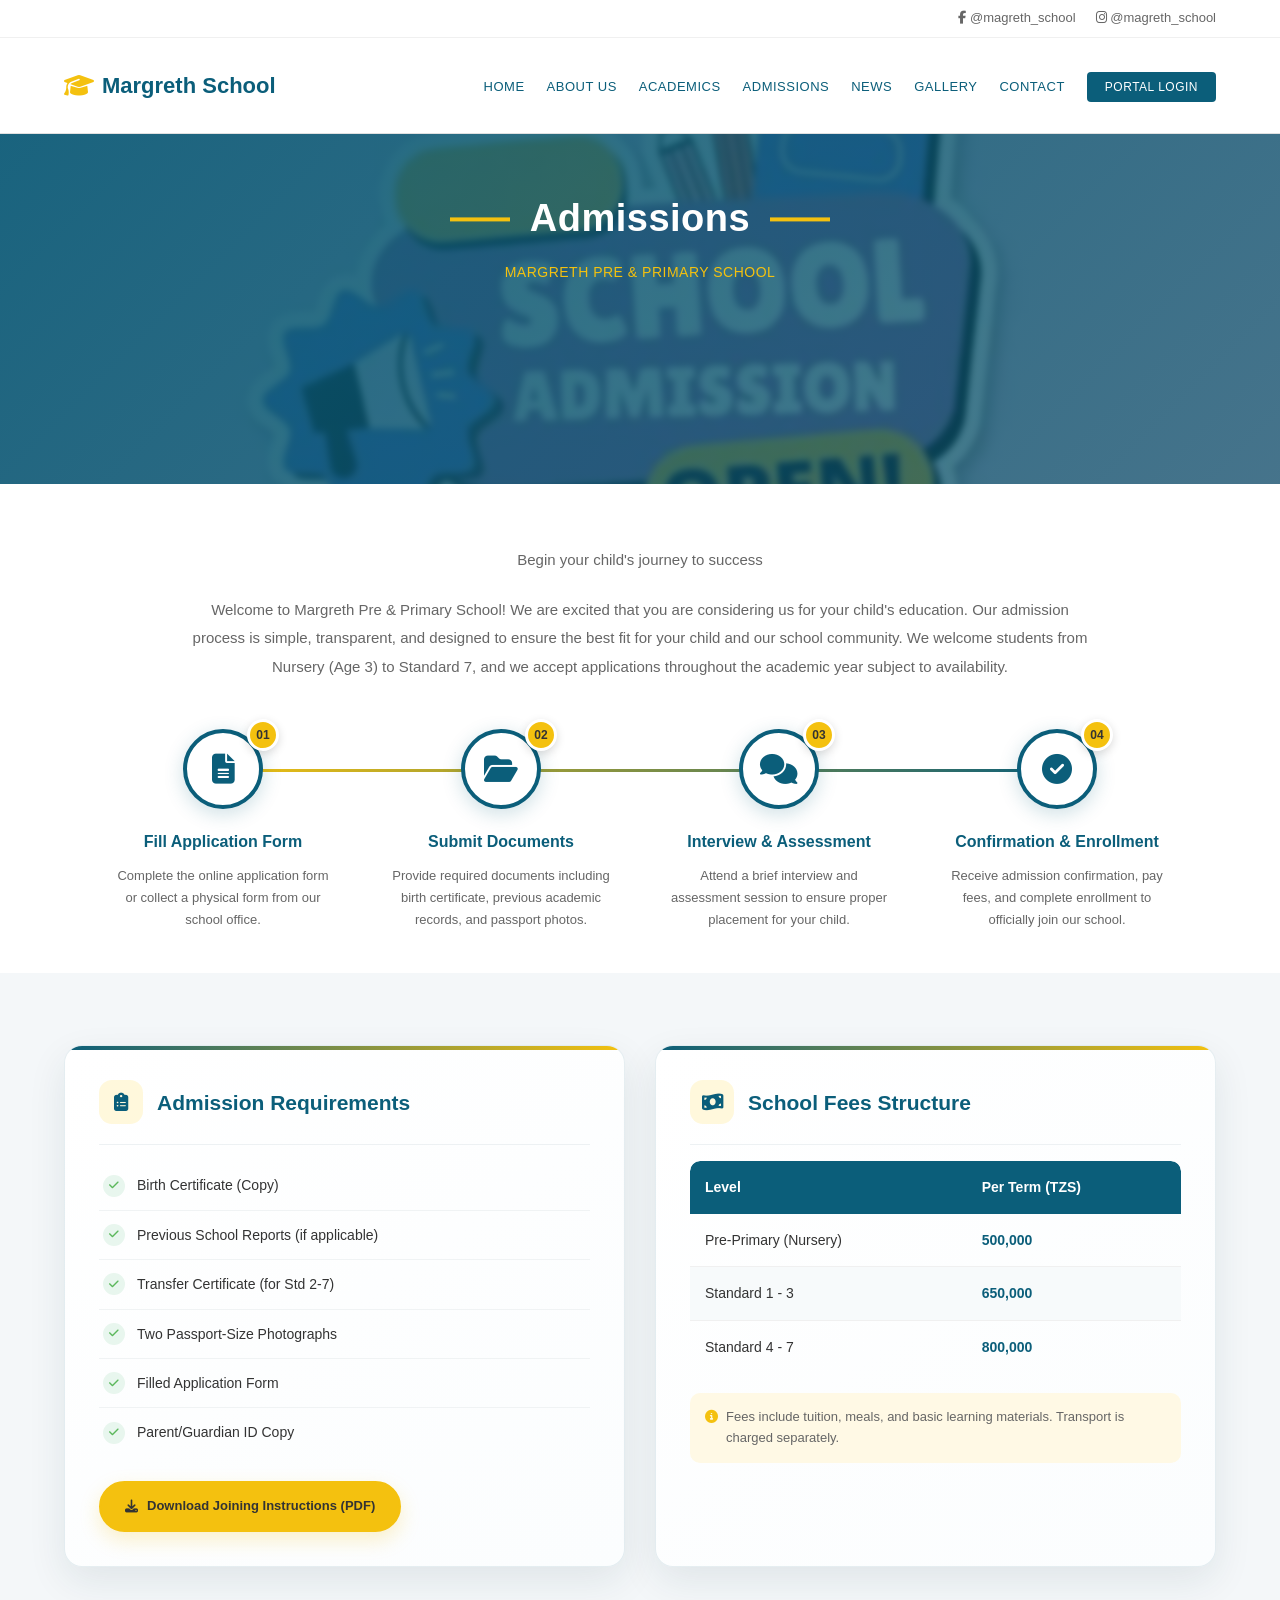
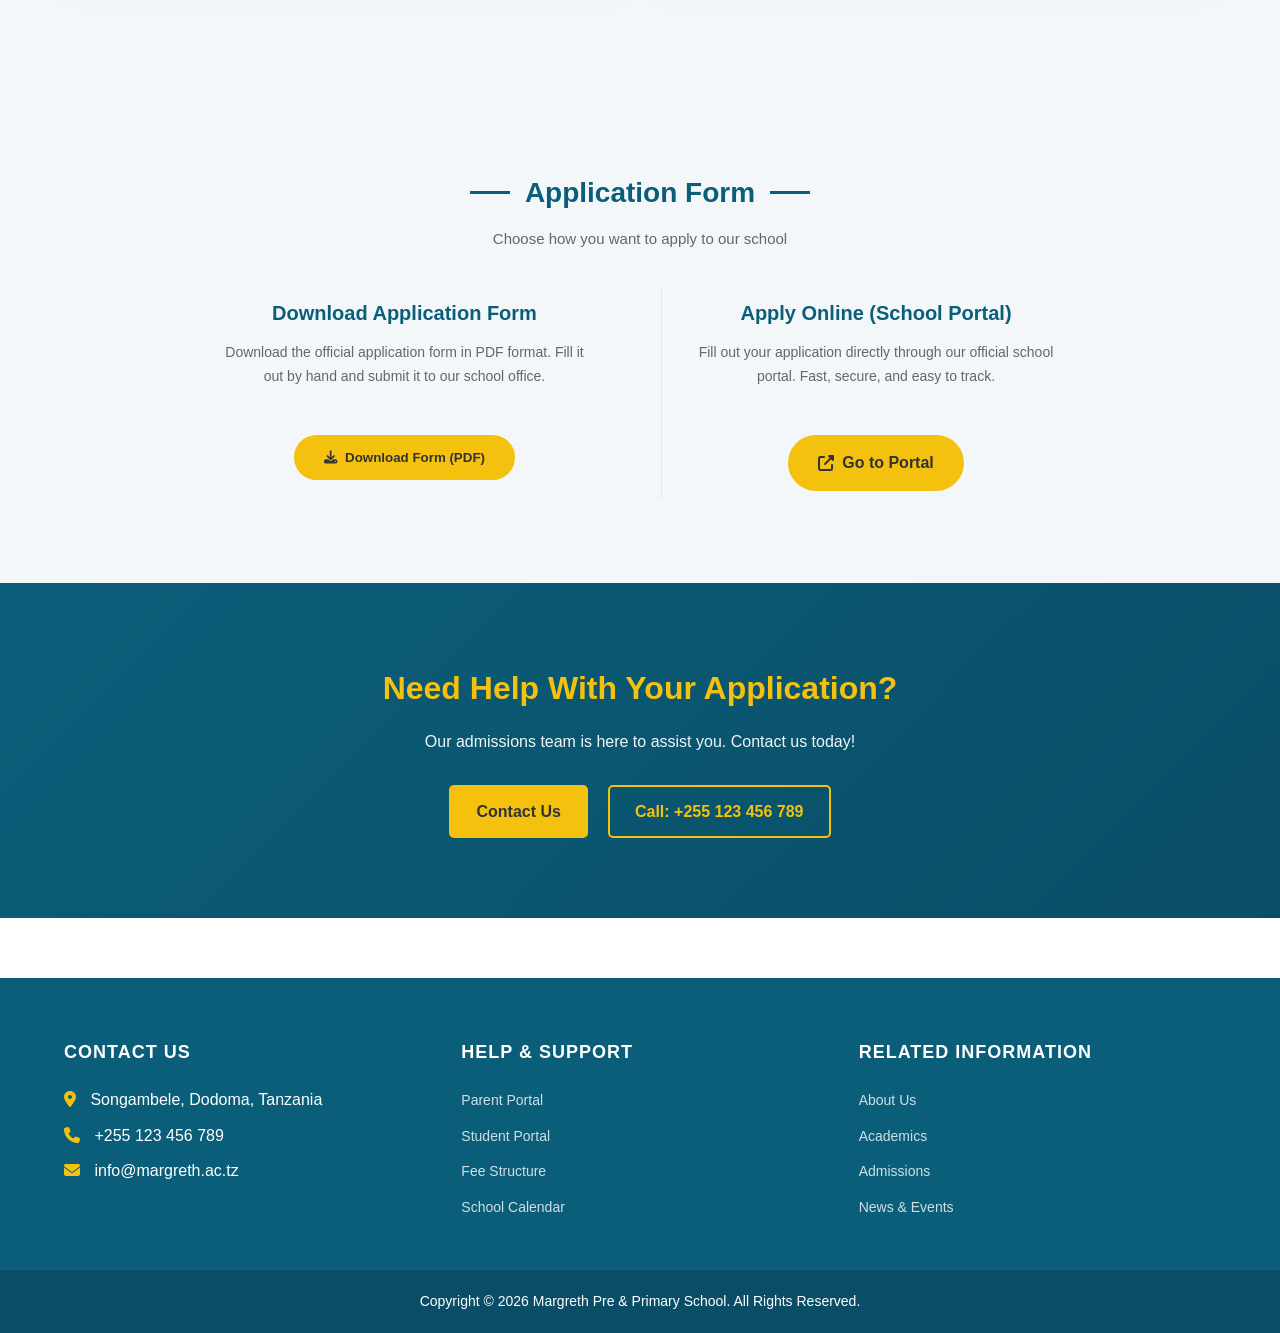
==== commit 67e95a16: "Initial commit - Margreth School website" ====
--- a/admissions/index.html
+++ b/admissions/index.html
@@ -14,8 +14,8 @@
     <!-- TOP BAR -->
     <div class="top-bar">
         <div class="container">
-            <a href="https://www.instagram.com/mkumbwa_106_jr/" target="_blank" rel="noopener noreferrer"><i class="fab fa-facebook-f"></i> @mkumbwa_106_jr</a>
-            <a href="https://www.instagram.com/mkumbwa_106_jr/" target="_blank" rel="noopener noreferrer"><i class="fab fa-instagram"></i> @mkumbwa_106_jr</a>
+            <a href="https://www.instagram.com/mkumbwa_106_jr/" target="_blank" rel="noopener noreferrer"><i class="fab fa-facebook-f"></i> @magreth_school</a>
+            <a href="https://www.instagram.com/mkumbwa_106_jr/" target="_blank" rel="noopener noreferrer"><i class="fab fa-instagram"></i> @magreth_school</a>
         </div>
     </div>
 
@@ -26,7 +26,10 @@
                 <i class="fas fa-graduation-cap"></i>
                 <span>Margreth School</span>
             </div>
-            <nav>
+            <button class="mobile-menu-toggle" type="button" aria-label="Open navigation menu" aria-expanded="false" aria-controls="site-navigation">
+                <span class="hamburger-lines" aria-hidden="true"><span></span><span></span><span></span></span>
+            </button>
+            <nav id="site-navigation">
                 <ul>
                     <li><a href="../index.html">Home</a></li>
                     <li><a href="../index.html#about">About Us</a></li>
@@ -35,7 +38,7 @@
                     <li><a href="../news/index.html">News</a></li>
                     <li><a href="../gallery/index.html">Gallery</a></li>
                     <li><a href="../contact.html">Contact</a></li>
-                    <li><a href="#" class="btn-login">Portal Login</a></li>
+                    <li><a href="../portal-login.html" class="btn-login">Portal Login</a></li>
                 </ul>
             </nav>
         </div>
@@ -46,15 +49,15 @@
         <img src="../images/admissions-banner.jpeg" alt="Welcome to Margreth Pre & Primary School">
         <div class="page-hero-overlay"></div>
         <div class="page-hero-content">
-            <h1>Admissions</h1>
-            <p>Home / Admissions</p>
+            <h2 class="section-title-light">Admissions</h2>
+            <p class="section-subtitle-light">Margreth Pre & Primary School</p>
         </div>
     </section>
 
     <!-- ADMISSIONS INTRO -->
     <section class="admissions-intro">
         <div class="container">
-            <h2 class="section-title">Join Our School Family</h2>
+     
             <p class="section-subtitle">Begin your child's journey to success</p>
             
             <div class="intro-text">
@@ -124,6 +127,11 @@
                         <li><i class="fas fa-check"></i> Filled Application Form</li>
                         <li><i class="fas fa-check"></i> Parent/Guardian ID Copy</li>
                     </ul>
+                    <div class="joining-instructions-download">
+                        <a href="joining-instructions.pdf" class="btn btn-primary" download>
+                            <i class="fas fa-download" aria-hidden="true"></i> Download Joining Instructions (PDF)
+                        </a>
+                    </div>
                 </div>
 
                 <!-- Right: Fees -->
@@ -193,7 +201,7 @@
             <div class="letterhead-logo"><i class="fas fa-graduation-cap"></i></div>
             <div class="letterhead-text">
                 <h1>Margreth Pre & Primary School</h1>
-                <p>P.O. Box 1234, Dar es Salaam, Tanzania | +255 123 456 789</p>
+                <p>Songambele, Dodoma, Tanzania | +255 123 456 789</p>
             </div>
         </div>
         <div class="form-title">
@@ -256,7 +264,7 @@
                 <div class="footer-col">
                     <h4>Contact Us</h4>
                     <ul>
-                        <li><i class="fas fa-map-marker-alt"></i> P.O. Box 1234, Dar es Salaam, Tanzania</li>
+                        <li><i class="fas fa-map-marker-alt"></i> Songambele, Dodoma, Tanzania</li>
                         <li><i class="fas fa-phone"></i> +255 123 456 789</li>
                         <li><i class="fas fa-envelope"></i> info@margreth.ac.tz</li>
                     </ul>
@@ -290,4 +298,4 @@
     <script src="../js/main.js"></script>
 
 </body>
-</html>+</html>
--- a/css/style.css
+++ b/css/style.css
@@ -93,6 +93,46 @@
 }
 
 /* --- NAVIGATION LINKS --- */
+.mobile-menu-toggle {
+    display: none;
+    width: 44px;
+    height: 42px;
+    place-items: center;
+    border: 1px solid rgba(11, 94, 122, .18);
+    border-radius: 5px;
+    background: #fff;
+    color: var(--primary-blue);
+    cursor: pointer;
+}
+
+.hamburger-lines {
+    display: flex;
+    width: 20px;
+    flex-direction: column;
+    gap: 5px;
+}
+
+.hamburger-lines span {
+    display: block;
+    width: 100%;
+    height: 2px;
+    border-radius: 2px;
+    background: currentColor;
+    transition: transform 200ms ease, opacity 200ms ease;
+}
+
+.mobile-menu-toggle[aria-expanded="true"] .hamburger-lines span:first-child {
+    transform: translateY(7px) rotate(45deg);
+}
+
+.mobile-menu-toggle[aria-expanded="true"] .hamburger-lines span:nth-child(2) {
+    opacity: 0;
+}
+
+.mobile-menu-toggle[aria-expanded="true"] .hamburger-lines span:last-child {
+    transform: translateY(-7px) rotate(-45deg);
+}
+
 nav ul {
     display: flex;
     gap: 22px;
@@ -602,7 +642,7 @@
 .academics-hero {
     position: relative;
     width: 100%;
-    height: 450px;
+    height: 350px;
     overflow: hidden;
 }
 
@@ -627,7 +667,7 @@
 
 .academics-hero-content {
     position: absolute;
-    top: 50%;
+    top: 35%;
     left: 50%;
     transform: translate(-50%, -50%);
     text-align: center;
@@ -689,6 +729,86 @@
     transform: scale(1.1);
 }
 
+/* --- WHY JOIN OUR SCHOOL --- */
+.join-school-section {
+    padding: 70px 0 80px;
+    background: #f1f5f7;
+}
+
+.join-school-section .section-title {
+    margin-top: 0;
+}
+
+.join-school-section .section-subtitle {
+    margin-bottom: 32px;
+}
+
+.join-school-reasons {
+    width: 100%;
+    max-width: 1200px;
+    margin: 0 auto;
+}
+
+.join-reason {
+    margin: 0 0 10px;
+    background: #fff;
+    border: 1px solid #e5e9eb;
+    border-radius: 4px;
+    overflow: hidden;
+}
+
+.join-reason summary {
+    position: relative;
+    padding: 17px 48px 17px 20px;
+    background: #e9edef;
+    color: #30383c;
+    font-weight: 700;
+    cursor: pointer;
+    list-style: none;
+}
+
+.join-reason summary::-webkit-details-marker { display: none; }
+
+.join-reason summary::after {
+    content: '\f078';
+    position: absolute;
+    top: 50%;
+    right: 20px;
+    color: var(--primary-blue);
+    font-family: 'Font Awesome 6 Free';
+    font-weight: 900;
+    transform: translateY(-50%);
+    transition: transform .2s ease;
+}
+
+.join-reason[open] summary {
+    background: var(--primary-blue);
+    color: #fff;
+}
+
+.join-reason[open] summary::after {
+    color: #fff;
+    transform: translateY(-50%) rotate(180deg);
+}
+
+.join-reason p {
+    padding: 16px 20px 18px;
+    color: var(--text-light);
+    line-height: 1.8;
+}
+
+.join-school-action {
+    margin-top: 28px;
+    text-align: center;
+}
+
+.join-school-action p {
+    margin-bottom: 18px;
+    color: var(--text-dark);
+}
+
+.join-school-action .btn i { margin-left: 8px; }
+
 .card-circle i {
     font-size: 34px;
 }
@@ -797,7 +917,7 @@
 
 .page-hero-content {
     position: absolute;
-    top: 50%;
+    top: 35%;
     left: 50%;
     transform: translate(-50%, -50%);
     text-align: center;
@@ -819,6 +939,10 @@
     color: var(--white);
     letter-spacing: 0.5px;
     text-transform: uppercase;
+}
+
+.page-hero-content .section-subtitle-light {
+    color: var(--accent-yellow);
 }
 
 /* --- ADMISSIONS INTRO --- */
@@ -1407,7 +1531,7 @@
 .gallery-hero {
     position: relative;
     width: 100%;
-    height: 450px;
+    height: 350px;
     overflow: hidden;
 }
 
@@ -1458,7 +1582,7 @@
 
 .gallery-hero-content {
     position: absolute;
-    top: 50%;
+    top: 35%;
     left: 50%;
     transform: translate(-50%, -50%);
     text-align: center;
@@ -1469,8 +1593,8 @@
 
 /* --- GALLERY SECTION --- */
 .gallery-section {
-    padding: 80px 0;
-    background-color: var(--white);
+    padding: 64px 0;
+    background-color: #f1f2f3;
 }
 
 .gallery-filter {
@@ -1510,41 +1634,61 @@
 /* --- GALLERY GRID (Masonry Layout) --- */
 .gallery-grid {
     display: grid;
-    grid-template-columns: repeat(4, 1fr);
-    grid-auto-rows: 200px;
-    gap: 20px;
-    grid-auto-flow: dense;
+    grid-template-columns: repeat(6, minmax(0, 1fr));
+    grid-template-rows: repeat(5, 160px);
+    grid-auto-rows: 160px;
+    gap: 9px;
+    grid-auto-flow: row;
+    padding: 14px;
+    background: #fff;
+    max-width: 1200px;
+    margin-inline: auto;
 }
 
 .gallery-item {
     position: relative;
-    border-radius: 12px;
+    border-radius: 0;
     overflow: hidden;
-    box-shadow: 0 10px 30px rgba(0,0,0,0.1);
-    transition: transform 0.4s ease, box-shadow 0.4s ease;
+    box-shadow: none;
+    transition: opacity 0.25s ease;
     cursor: pointer;
-    grid-column: span 1;
-    grid-row: span 1;
-}
-
-.gallery-item.item-large {
-    grid-column: span 2;
-    grid-row: span 2;
-}
-
-.gallery-item.item-tall {
-    grid-column: span 1;
-    grid-row: span 2;
-}
-
-.gallery-item.item-wide {
-    grid-column: span 2;
-    grid-row: span 1;
-}
+    grid-column: auto;
+    grid-row: auto;
+}
+
+/* Fixed collage map to match the staggered reference layout. */
+.gallery-item:nth-child(1) { grid-area: 1 / 1 / 3 / 5; }
+.gallery-item:nth-child(2) { grid-area: 1 / 5 / 2 / 7; }
+.gallery-item:nth-child(3) { grid-area: 2 / 6 / 3 / 7; }
+.gallery-item:nth-child(4) { grid-area: 3 / 6 / 4 / 7; }
+.gallery-item:nth-child(5) { grid-area: 3 / 1 / 4 / 3; }
+.gallery-item:nth-child(6) { grid-area: 3 / 3 / 4 / 5; }
+.gallery-item:nth-child(7) { grid-area: 2 / 5 / 4 / 6; }
+.gallery-item:nth-child(8) { grid-area: 4 / 1 / 5 / 3; }
+.gallery-item:nth-child(9) { grid-area: 4 / 3 / 5 / 6; }
+.gallery-item:nth-child(10) { grid-area: 4 / 6 / 5 / 7; }
+.gallery-item:nth-child(11) { grid-area: 5 / 1 / 6 / 3; }
+.gallery-item:nth-child(12) { grid-area: 5 / 3 / 6 / 5; }
+
+/* When a filter is active, let the remaining images pack together. */
+.gallery-grid.is-filtered {
+    grid-auto-flow: dense;
+}
+.gallery-grid.is-filtered .gallery-item { grid-area: auto; grid-column: span 1; grid-row: span 1; }
+.gallery-grid.is-filtered .gallery-item.item-large { grid-column: span 2; grid-row: span 2; }
+.gallery-grid.is-filtered .gallery-item.item-tall { grid-column: span 1; grid-row: span 2; }
+.gallery-grid.is-filtered .gallery-item.item-wide { grid-column: span 2; grid-row: span 1; }
+.gallery-grid.is-filtered.filtered-count-1 { grid-template-columns: minmax(0, 1fr); grid-auto-rows: 520px; }
+.gallery-grid.is-filtered.filtered-count-2 { grid-template-columns: repeat(2, minmax(0, 1fr)); grid-auto-rows: 340px; }
+.gallery-grid.is-filtered.filtered-count-3,
+.gallery-grid.is-filtered.filtered-count-4 { grid-template-columns: repeat(2, minmax(0, 1fr)); grid-auto-rows: 300px; }
+.gallery-grid.is-filtered.filtered-count-5-plus { grid-template-columns: repeat(3, minmax(0, 1fr)); grid-auto-rows: 240px; }
+.gallery-grid.is-filtered.filtered-count-3 .gallery-item,
+.gallery-grid.is-filtered.filtered-count-4 .gallery-item,
+.gallery-grid.is-filtered.filtered-count-5-plus .gallery-item { grid-column: span 1; grid-row: span 1; }
 
 .gallery-item:hover {
-    transform: translateY(-5px);
-    box-shadow: 0 20px 40px rgba(0,0,0,0.2);
+    opacity: .96;
     z-index: 5;
 }
 
@@ -1558,11 +1702,12 @@
     width: 100%;
     height: 100%;
     object-fit: cover;
-    transition: transform 0.6s ease;
+    display: block;
+    transition: transform 0.35s ease;
 }
 
 .gallery-item:hover .gallery-image img {
-    transform: scale(1.15);
+    transform: scale(1.025);
 }
 
 .gallery-overlay {
@@ -1827,6 +1972,72 @@
         color: #666;
         font-style: italic;
     }
+
+    /* Keep the printed application boxes compact enough for A4. */
+    .a4-form-print {
+        padding: 16px;
+    }
+
+    .form-letterhead {
+        gap: 12px;
+        padding-bottom: 12px;
+        margin-bottom: 16px;
+    }
+
+    .letterhead-logo {
+        width: 54px;
+        height: 54px;
+        font-size: 25px;
+    }
+
+    .letterhead-text h1 {
+        font-size: 18px;
+    }
+
+    .form-title {
+        margin-bottom: 16px;
+    }
+
+    .form-title h2 {
+        font-size: 17px;
+    }
+
+    .form-section-block {
+        margin-bottom: 12px;
+    }
+
+    .section-bar {
+        padding: 7px 12px;
+        font-size: 11px;
+    }
+
+    .form-table td {
+        padding: 6px 8px;
+        font-size: 11px;
+    }
+
+    .input-cell {
+        height: 26px;
+    }
+
+    .label-cell {
+        font-size: 10px;
+    }
+
+    .declaration-text {
+        padding: 8px 12px;
+        font-size: 11px;
+        line-height: 1.5;
+    }
+
+    .signature-table td {
+        padding: 12px 8px;
+    }
+
+    .form-footer {
+        margin-top: 14px;
+        padding-top: 8px;
+    }
     
     header, .top-bar, .promo-banner, footer, .form-header, .modern-form-submit, .cta-section {
         display: none !important;
@@ -1874,7 +2085,7 @@
     .bg-2 { width: 200px; height: 200px; }
     
     .academics-hero {
-        height: 350px;
+        height: 280px;
     }
     .section-title-light {
         font-size: 30px;
@@ -1953,13 +2164,19 @@
     }
     
     .gallery-hero {
-        height: 350px;
+        height: 280px;
     }
     .gallery-grid {
         grid-template-columns: repeat(3, 1fr);
+        grid-template-rows: repeat(4, 180px);
         grid-auto-rows: 180px;
-        gap: 15px;
-    }
+        gap: 6px;
+    }
+    .gallery-item:nth-child(n) { grid-area: auto; }
+    .gallery-item { grid-column: span 1; grid-row: span 1; }
+    .gallery-item.item-large { grid-column: span 2; grid-row: span 2; }
+    .gallery-item.item-tall { grid-column: span 1; grid-row: span 2; }
+    .gallery-item.item-wide { grid-column: span 2; grid-row: span 1; }
 }
 
 @media (max-width: 768px) {
@@ -1967,16 +2184,39 @@
         padding: 15px 0;
     }
     header .container { 
-        flex-direction: column; 
-        gap: 15px; 
-    }
-    nav ul { 
-        flex-wrap: wrap; 
-        justify-content: center; 
-        gap: 12px; 
-    }
-    nav ul li a {
-        font-size: 11px;
+        flex-direction: row;
+        flex-wrap: wrap;
+        gap: 0;
+    }
+    .mobile-menu-toggle {
+        display: grid;
+    }
+    header nav {
+        display: none;
+        width: 100%;
+        padding-top: 12px;
+    }
+    header .container.menu-open nav {
+        display: block;
+    }
+    header nav ul {
+        flex-direction: column;
+        align-items: stretch;
+        gap: 0;
+        padding: 8px 0;
+        border-top: 1px solid #e6edef;
+    }
+    header nav ul li a {
+        display: block;
+        padding: 12px 8px;
+        font-size: 12px;
+    }
+    header nav ul li a::after {
+        display: none;
+    }
+    header nav ul li a.btn-login {
+        display: inline-block;
+        margin-top: 6px;
     }
     
     .grid-cards { 
@@ -2010,7 +2250,7 @@
     }
     
     .academics-hero {
-        height: 280px;
+        height: 220px;
     }
     .section-title-light {
         font-size: 24px;
@@ -2161,16 +2401,23 @@
     }
     
     .gallery-hero {
-        height: 280px;
+        height: 220px;
     }
     .gallery-section {
         padding: 60px 0;
     }
     .gallery-grid {
         grid-template-columns: repeat(2, 1fr);
-        grid-auto-rows: 150px;
-        gap: 12px;
-    }
+        grid-template-rows: none;
+        grid-auto-rows: 210px;
+        gap: 5px;
+    }
+    .gallery-grid.is-filtered.filtered-count-1 { grid-template-columns: minmax(0, 1fr); grid-auto-rows: 360px; }
+    .gallery-grid.is-filtered.filtered-count-2 { grid-template-columns: minmax(0, 1fr); grid-auto-rows: 300px; }
+    .gallery-grid.is-filtered.filtered-count-3,
+    .gallery-grid.is-filtered.filtered-count-4 { grid-template-columns: repeat(2, minmax(0, 1fr)); grid-auto-rows: 230px; }
+    .gallery-grid.is-filtered.filtered-count-5-plus { grid-template-columns: repeat(2, minmax(0, 1fr)); grid-auto-rows: 200px; }
+    .gallery-item:nth-child(n) { grid-area: auto; }
     .gallery-item.item-large,
     .gallery-item.item-wide {
         grid-column: span 2;
@@ -3032,6 +3279,21 @@
     font-size: 11px;
 }
 
+.joining-instructions-download {
+    margin-top: 24px;
+}
+
+.joining-instructions-download .btn {
+    display: inline-flex;
+    align-items: center;
+    justify-content: center;
+    gap: 9px;
+    padding: 13px 24px;
+    border-radius: 50px;
+    font-size: 13px;
+    box-shadow: 0 8px 20px rgba(244, 193, 15, .22);
+}
+
 .fees-table {
     border-spacing: 0;
     border-collapse: separate;
@@ -3074,8 +3336,12 @@
 .admissions-reveal-ready .requirements-box,
 .admissions-reveal-ready .fees-box {
     opacity: 0;
-    transform: translateY(34px);
-    transition: opacity 750ms ease, transform 750ms cubic-bezier(0.22, 1, 0.36, 1), box-shadow 300ms ease, border-color 300ms ease;
+    transform: translateX(-90px);
+    transition: opacity 1300ms ease, transform 1300ms cubic-bezier(0.22, 1, 0.36, 1), box-shadow 300ms ease, border-color 300ms ease;
+}
+
+.admissions-reveal-ready .fees-box {
+    transform: translateX(90px);
 }
 
 .admissions-reveal-ready .fees-box {
@@ -3085,7 +3351,7 @@
 .admissions-reveal-ready .requirements-box.is-visible,
 .admissions-reveal-ready .fees-box.is-visible {
     opacity: 1;
-    transform: translateY(0);
+    transform: translateX(0);
 }
 
 @media (prefers-reduced-motion: reduce) {
@@ -3098,6 +3364,9 @@
 }
 
 @media (max-width: 768px) {
+    .admissions-reveal-ready .requirements-box { transform: translateX(-35px); }
+    .admissions-reveal-ready .fees-box { transform: translateX(35px); }
+
     .requirements-box,
     .fees-box {
         padding: 26px 22px;
@@ -3112,7 +3381,17 @@
 }
 
 
-/* Simple school-color loading spinner for internal page navigation */
+/* Homepage first-load blur reveal */
+.home-page > :not(.site-page-loader):not(.back-to-top) {
+    transition: filter 850ms ease, opacity 850ms ease, transform 850ms cubic-bezier(0.22, 1, 0.36, 1);
+}
+
+.home-page.is-page-entering > :not(.site-page-loader):not(.back-to-top) {
+    filter: blur(9px);
+    opacity: .45;
+    transform: translateY(8px) scale(.995);
+}
+
 .site-page-loader {
     position: fixed;
     inset: 0;
@@ -3147,10 +3426,17 @@
 }
 
 @media (prefers-reduced-motion: reduce) {
+    .home-page > :not(.site-page-loader):not(.back-to-top),
     .site-page-loader,
     .site-loader-spinner {
         transition: none;
         animation: none;
+    }
+
+    .home-page.is-page-entering > :not(.site-page-loader):not(.back-to-top) {
+        filter: none;
+        opacity: 1;
+        transform: none;
     }
 }
 
@@ -3299,3 +3585,255 @@
 #contact-form-status {
     scroll-margin-top: 120px;
 }
+
+/* Contact form and map panel */
+.contact-main-section {
+    padding: 72px 0;
+    background: #08758a;
+}
+
+.contact-main-grid {
+    grid-template-columns: minmax(0, 1.08fr) minmax(320px, .92fr);
+    gap: 30px;
+    align-items: stretch;
+}
+
+.contact-form-box,
+.contact-map-box {
+    padding: clamp(24px, 3vw, 38px);
+    border-radius: 4px;
+    background: #fff;
+    box-shadow: 0 12px 35px rgba(0, 43, 55, .14);
+}
+
+.contact-form-box h3,
+.contact-map-box h3 {
+    padding-bottom: 16px;
+    border-bottom: 2px solid #08758a;
+    color: #08758a;
+}
+
+.contact-form-box h3 i,
+.contact-map-box h3 i {
+    color: #08758a;
+}
+
+.contact-form-box > p,
+.contact-map-box > p {
+    color: #66757a;
+}
+
+.contact-form .form-row {
+    gap: 16px;
+    margin-bottom: 16px;
+}
+
+.contact-form label {
+    margin-bottom: 7px;
+    color: #35464b;
+    font-size: 13px;
+    font-weight: 600;
+}
+
+.contact-form input,
+.contact-form select,
+.contact-form textarea {
+    padding: 13px 14px;
+    border: 1px solid transparent;
+    border-radius: 4px;
+    background: #f2f3f4;
+    color: #26383d;
+}
+
+.contact-form input:focus,
+.contact-form select:focus,
+.contact-form textarea:focus {
+    border-color: #08758a;
+    background: #fff;
+    box-shadow: 0 0 0 3px rgba(8, 117, 138, .12);
+}
+
+.contact-form textarea {
+    min-height: 150px;
+}
+
+.contact-form .form-submit .btn {
+    width: 100%;
+    padding: 15px 24px;
+    border: 0;
+    border-radius: 4px;
+    background: #08758a;
+    color: #fff;
+    box-shadow: none;
+}
+
+.contact-form .form-submit .btn:hover {
+    transform: translateY(-2px);
+    background: #06677a;
+    box-shadow: 0 8px 18px rgba(8, 117, 138, .2);
+}
+
+.contact-map-box {
+    display: flex;
+    flex-direction: column;
+}
+
+.contact-map-box .map-container {
+    flex: 1 1 420px;
+    min-height: 420px;
+    height: auto;
+    border-radius: 4px;
+    box-shadow: none;
+}
+
+.contact-map-box h3 {
+    padding-bottom: 0;
+    border-bottom: 0;
+}
+
+@media (max-width: 768px) {
+    .contact-main-section { padding: 44px 0; }
+    .contact-main-grid { grid-template-columns: 1fr; gap: 22px; }
+    .contact-map-box .map-container { flex-basis: 320px; min-height: 320px; }
+}
+
+/* School portal sign-in screen */
+.portal-login-section {
+    display: grid;
+    min-height: calc(100vh - 150px);
+    place-items: center;
+    padding: 56px 20px;
+    background: #08758a;
+}
+
+.portal-login-card {
+    width: min(100%, 460px);
+    padding: 42px;
+    background: #fff;
+    box-shadow: 0 18px 50px rgba(0, 43, 55, .18);
+}
+
+.portal-login-icon {
+    display: grid;
+    width: 58px;
+    height: 58px;
+    margin-bottom: 20px;
+    place-items: center;
+    border-radius: 50%;
+    background: #e8f3f5;
+    color: #08758a;
+    font-size: 23px;
+}
+
+.portal-login-card h1 {
+    margin-bottom: 8px;
+    color: #08758a;
+    font-size: 25px;
+}
+
+.portal-login-intro,
+.portal-login-help {
+    color: #66757a;
+    font-size: 14px;
+    line-height: 1.6;
+}
+
+.portal-login-intro {
+    margin-bottom: 28px;
+}
+
+.portal-login-form .form-group {
+    display: flex;
+    flex-direction: column;
+    margin-bottom: 19px;
+}
+
+.portal-login-form .form-group label {
+    margin-bottom: 7px;
+    color: #35464b;
+    font-size: 13px;
+    font-weight: 600;
+}
+
+.portal-login-form .form-group input {
+    width: 100%;
+    padding: 13px 14px;
+    border: 1px solid transparent;
+    border-radius: 4px;
+    outline: none;
+    background: #f2f3f4;
+    color: #26383d;
+    font: inherit;
+    transition: border-color 180ms ease, background 180ms ease, box-shadow 180ms ease;
+}
+
+.portal-login-form .form-group input:focus {
+    border-color: #08758a;
+    background: #fff;
+    box-shadow: 0 0 0 3px rgba(8, 117, 138, .12);
+}
+
+.portal-login-options {
+    display: flex;
+    align-items: center;
+    justify-content: space-between;
+    gap: 12px;
+    margin: 2px 0 22px;
+    font-size: 13px;
+}
+
+.portal-remember {
+    display: inline-flex;
+    align-items: center;
+    gap: 7px;
+    color: #536267;
+}
+
+.portal-remember input { accent-color: #08758a; }
+
+.portal-login-options a,
+.portal-login-help a {
+    color: #08758a;
+    font-weight: 600;
+}
+
+.portal-login-submit {
+    width: 100%;
+    padding: 14px 20px;
+    border: 0;
+    border-radius: 4px;
+    background: #08758a;
+    color: #fff;
+    font: inherit;
+    font-weight: 700;
+    cursor: pointer;
+    transition: background 180ms ease, transform 180ms ease;
+}
+
+.portal-login-submit:hover {
+    transform: translateY(-2px);
+    background: #06677a;
+}
+
+.portal-login-submit i { margin-right: 8px; }
+
+.portal-login-status {
+    margin-top: 16px;
+    padding: 12px;
+    border: 1px solid #e5d69e;
+    border-radius: 4px;
+    background: #fff9e5;
+    color: #66541a;
+    font-size: 13px;
+    line-height: 1.5;
+}
+
+.portal-login-help {
+    margin-top: 22px;
+    text-align: center;
+}
+
+@media (max-width: 480px) {
+    .portal-login-section { padding: 32px 16px; }
+    .portal-login-card { padding: 30px 22px; }
+}
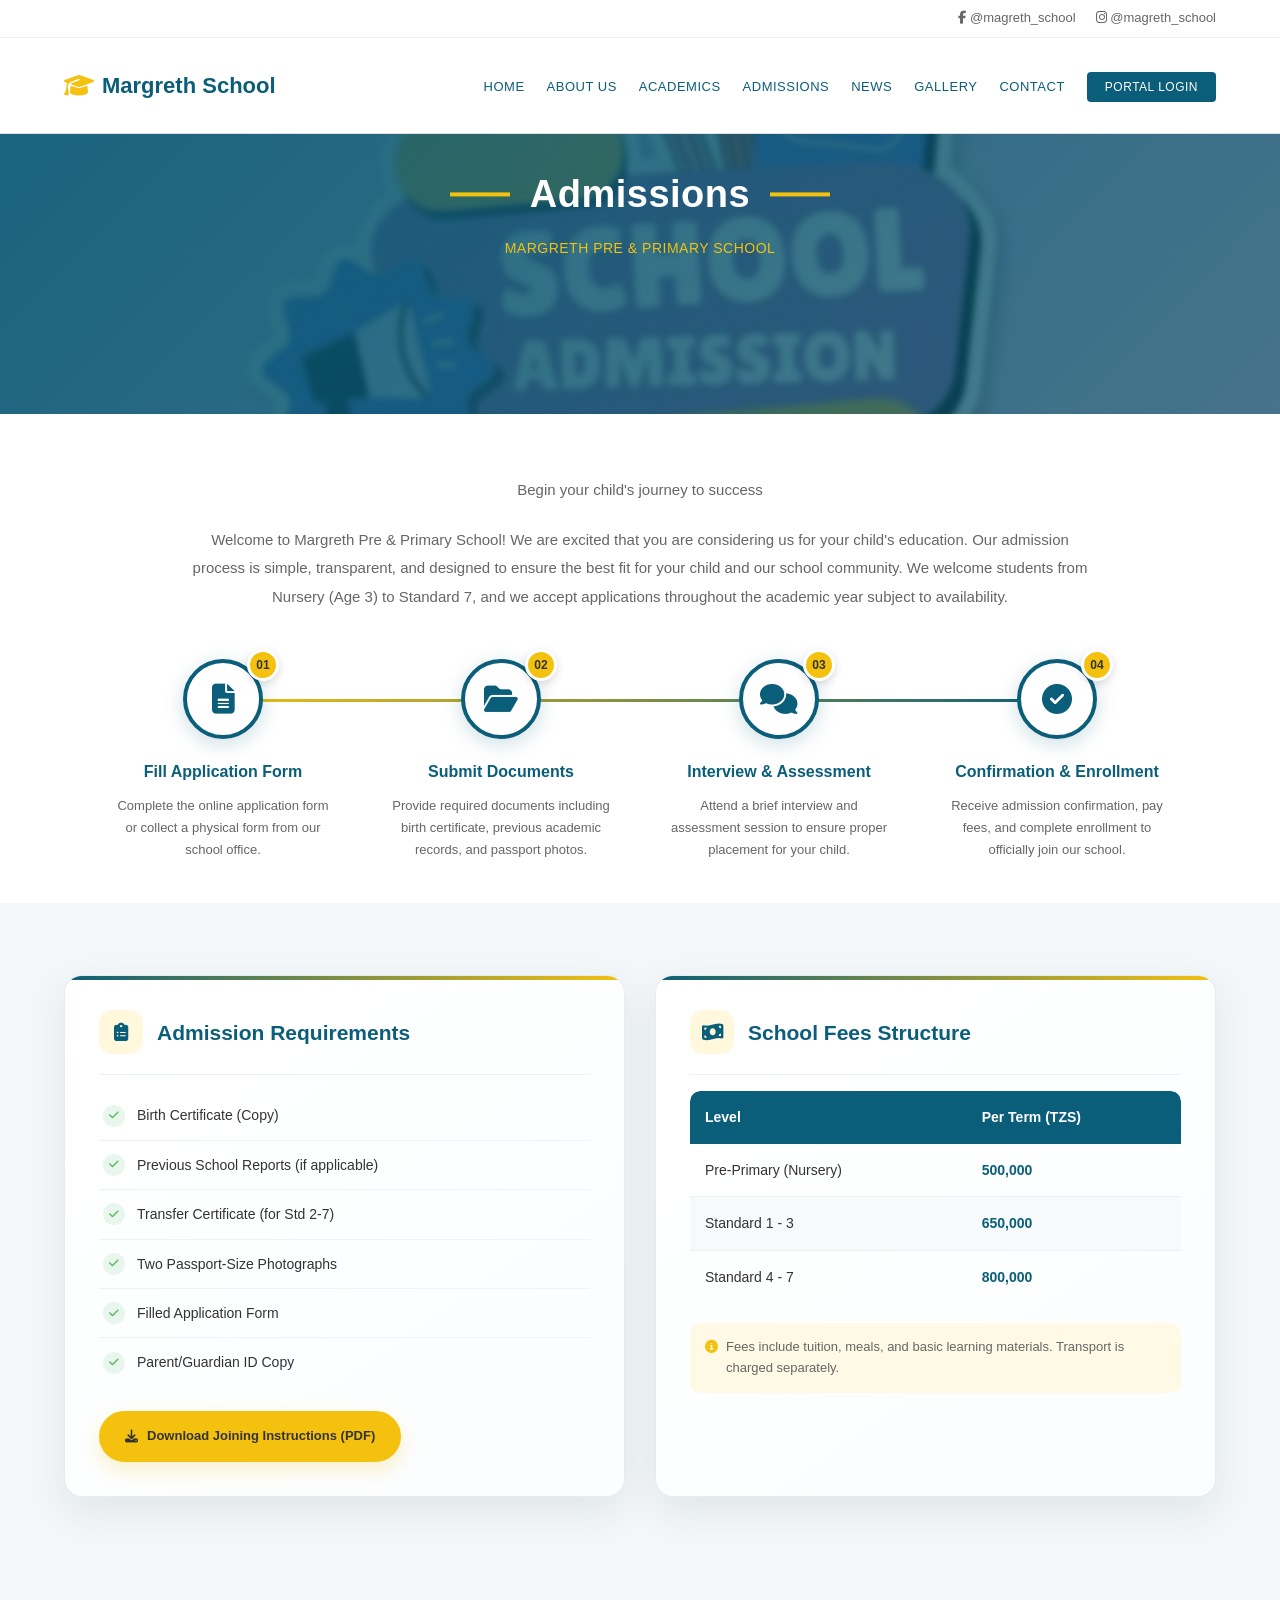
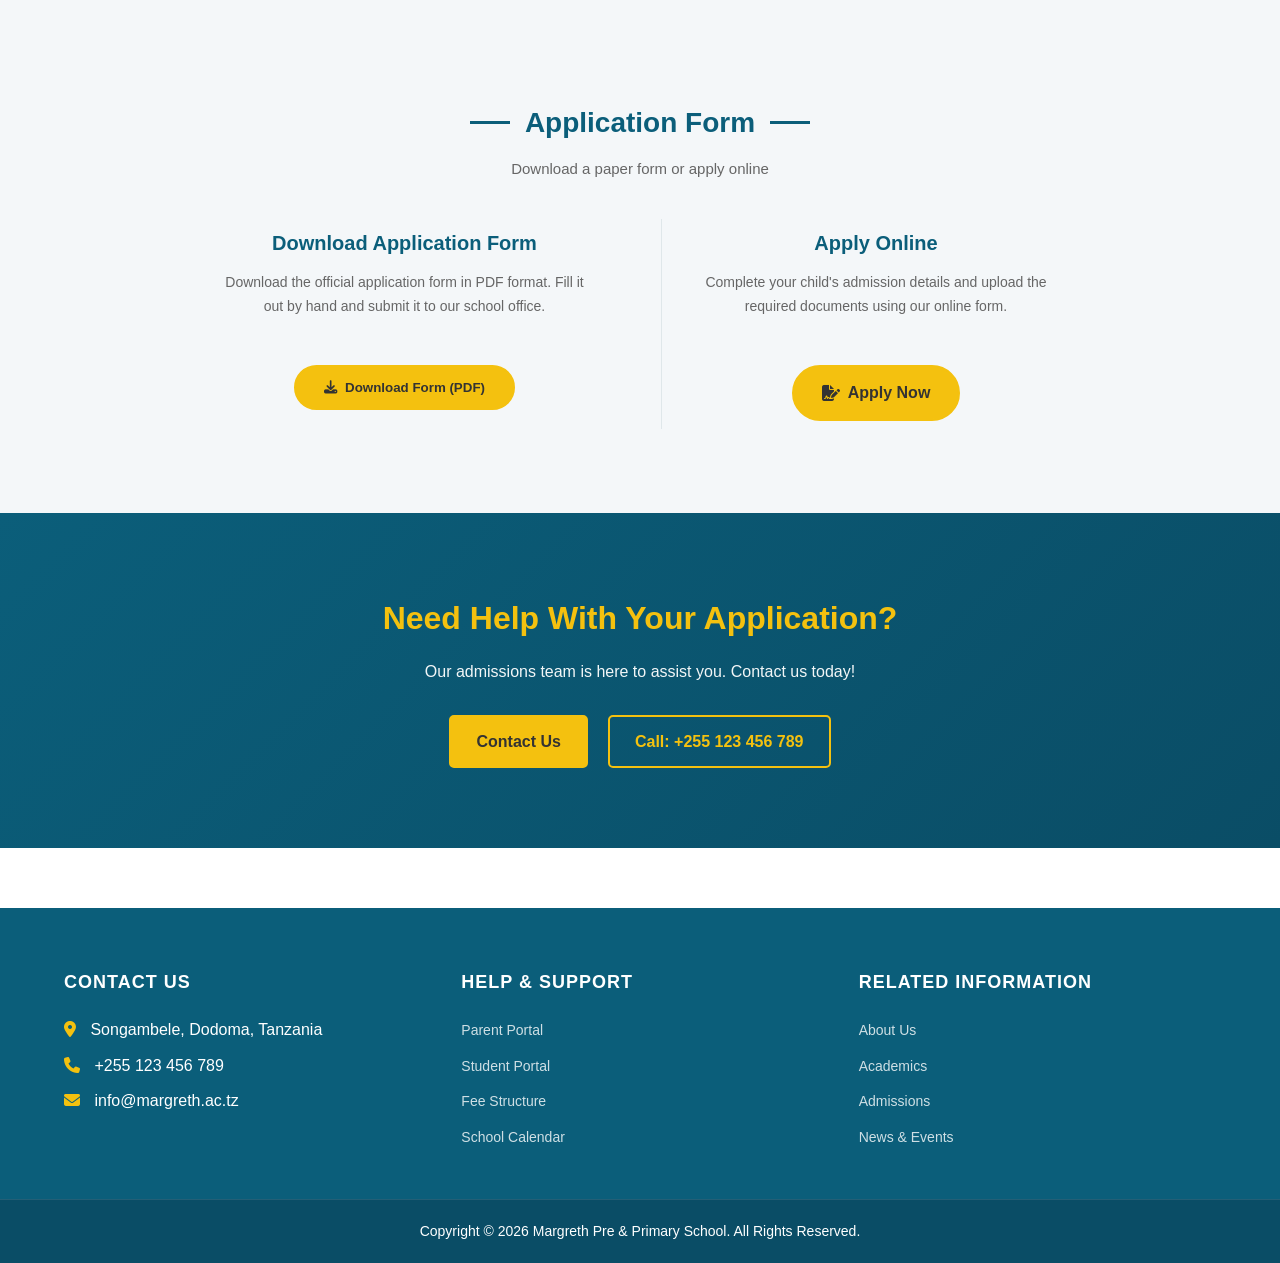
==== commit 569e2a06: "Update staff page etc" ====
--- a/admissions/index.html
+++ b/admissions/index.html
@@ -32,8 +32,20 @@
             <nav id="site-navigation">
                 <ul>
                     <li><a href="../index.html">Home</a></li>
-                    <li><a href="../index.html#about">About Us</a></li>
-                    <li><a href="../index.html#academics">Academics</a></li>
+                    <li class="nav-dropdown">
+                        <a href="../index.html#about" aria-haspopup="true">About Us</a>
+                        <ul class="nav-submenu">
+                            <li><a href="../index.html#about">Who We Are</a></li>
+                            <li><a href="../school-staff.html">Our School Staff</a></li>
+                        </ul>
+                    </li>
+                    <li class="nav-dropdown">
+                        <a href="../index.html#academics" aria-haspopup="true">Academics</a>
+                        <ul class="nav-submenu">
+                            <li><a href="../index.html#academics">Programs</a></li>
+                            <li><a href="../results/index.html">Results</a></li>
+                        </ul>
+                    </li>
                     <li><a href="index.html" class="active">Admissions</a></li>
                     <li><a href="../news/index.html">News</a></li>
                     <li><a href="../gallery/index.html">Gallery</a></li>
@@ -166,13 +178,13 @@
         </div>
     </section>
 
-    <!-- APPLICATION FORM (Download + Portal) -->
+    <!-- APPLICATION FORM -->
 <section class="application-section">
     <div class="container">
         
         <!-- Kichwa cha Sehemu -->
         <h2 class="section-title">Application Form</h2>
-        <p class="section-subtitle">Choose how you want to apply to our school</p>
+        <p class="section-subtitle">Download a paper form or apply online</p>
 
         <div class="apply-options">
             <div class="apply-option">
@@ -184,13 +196,15 @@
             </div>
 
             <div class="apply-option">
-                <h3>Apply Online (School Portal)</h3>
-                <p>Fill out your application directly through our official school portal. Fast, secure, and easy to track.</p>
-                <a href="#" class="btn btn-primary">
-                    <i class="fas fa-external-link-alt"></i> Go to Portal
+                <h3>Apply Online</h3>
+                <p>Complete your child's admission details and upload the required documents using our online form.</p>
+                <a class="btn btn-primary" href="apply.html">
+                    <i class="fas fa-file-signature" aria-hidden="true"></i> Apply Now
                 </a>
             </div>
         </div>
+
+
 
     </div>
 </section>
@@ -297,5 +311,6 @@
     <!-- JavaScript File -->
     <script src="../js/main.js"></script>
 
+
 </body>
 </html>
--- a/css/style.css
+++ b/css/style.css
@@ -185,6 +185,558 @@
     background-color: var(--secondary-blue);
 }
 
+/* About Us dropdown */
+header nav > ul > li.nav-dropdown {
+    position: relative;
+}
+
+header nav ul.nav-submenu {
+    display: flex;
+    position: absolute;
+    top: calc(100% + 10px);
+    left: 0;
+    z-index: 1100;
+    min-width: 190px;
+    padding: 8px;
+    gap: 2px;
+    flex-direction: column;
+    align-items: stretch;
+    background: var(--white);
+    border: 1px solid #e5ecef;
+    border-radius: 6px;
+    box-shadow: 0 10px 24px rgba(20, 55, 68, .13);
+    opacity: 0;
+    visibility: hidden;
+    pointer-events: none;
+    transform: translateY(5px);
+    transition: opacity .2s ease, transform .2s ease, visibility 0s linear .28s;
+}
+
+header nav ul.nav-submenu::before {
+    content: '';
+    position: absolute;
+    left: 18px;
+    top: -8px;
+    width: 14px;
+    height: 14px;
+    background: var(--white);
+    border-left: 1px solid #e5ecef;
+    border-top: 1px solid #e5ecef;
+    transform: rotate(45deg);
+}
+
+header nav ul.nav-submenu::after {
+    content: '';
+    position: absolute;
+    height: 12px;
+    left: 0;
+    right: 0;
+    bottom: 100%;
+}
+
+header nav li.nav-dropdown:hover > .nav-submenu,
+header nav li.nav-dropdown:focus-within > .nav-submenu {
+    opacity: 1;
+    visibility: visible;
+    pointer-events: auto;
+    transform: translateY(0);
+    transition-delay: .06s, .06s, 0s;
+}
+
+header nav ul.nav-submenu a {
+    display: block;
+    padding: 10px 12px;
+    white-space: nowrap;
+    text-transform: none;
+    letter-spacing: 0;
+    border-radius: 4px;
+}
+
+header nav ul.nav-submenu a:hover {
+    background: var(--light-bg);
+}
+
+header nav ul.nav-submenu a::after {
+    display: none;
+}
+
+.staff-page {
+    background: linear-gradient(180deg, #f4f8fa 0, #fff 420px);
+    min-height: 70vh;
+    padding: 64px 0 84px;
+}
+
+.staff-page > .container {
+    width: 100%;
+    max-width: none;
+    padding-inline: clamp(16px, 4vw, 64px);
+}
+
+.staff-heading {
+    text-align: center;
+    max-width: 680px;
+    margin: 0 auto 54px;
+}
+
+.staff-heading .eyebrow {
+    color: var(--primary-blue);
+    font-size: 12px;
+    font-weight: 700;
+    letter-spacing: 2px;
+    text-transform: uppercase;
+}
+
+.staff-heading h1 {
+    color: var(--primary-blue);
+    font-size: clamp(30px, 4vw, 42px);
+    line-height: 1.2;
+    margin: 8px 0 12px;
+}
+
+.staff-heading p {
+    color: var(--text-light);
+}
+
+.staff-tree {
+    display: block;
+    width: 100%;
+    overflow: visible;
+}
+
+/* Staff hierarchy chart */
+.org-chart {
+    width: 100%;
+    min-width: 0;
+    padding-top: 0;
+}
+
+.org-level {
+    display: flex;
+    justify-content: center;
+    width: 100%;
+}
+
+.org-level-top .staff-card {
+    width: 190px;
+}
+
+.org-stem {
+    width: 3px;
+    height: 42px;
+    margin: 0 auto;
+    background: #1681c4;
+}
+
+.org-stem-branch {
+    height: 40px;
+}
+
+.org-manager-aside {
+    position: relative;
+    width: 100%;
+    height: 156px;
+}
+
+.org-manager-spine {
+    position: absolute;
+    inset: 0 auto 0 50%;
+    width: 3px;
+    background: #1681c4;
+    transform: translateX(-50%);
+}
+
+.org-manager-branch {
+    position: absolute;
+    top: 110px;
+    left: 50%;
+    width: 185px;
+    height: 3px;
+    background: #1681c4;
+}
+
+.org-level-aside {
+    position: absolute;
+    top: 0;
+    left: calc(50% + 185px);
+    width: 190px;
+}
+
+.org-department-grid {
+    position: relative;
+    display: grid;
+    grid-template-columns: 1.7fr .9fr 1.25fr;
+    gap: 16px;
+    width: min(94%, 1240px);
+    margin-inline: auto;
+    padding-top: 40px;
+}
+
+.org-department-grid::before {
+    content: '';
+    position: absolute;
+    top: 0;
+    left: 22%;
+    right: 11.8%;
+    border-top: 3px solid #1681c4;
+}
+
+.org-department {
+    position: relative;
+    min-width: 0;
+    padding-top: 40px;
+    text-align: center;
+}
+
+.org-department::before {
+    content: '';
+    position: absolute;
+    top: 0;
+    left: 50%;
+    height: 40px;
+    border-left: 3px solid #1681c4;
+}
+
+.org-department-office {
+    align-self: start;
+    position: relative;
+    left: -25%;
+}
+
+.org-department-office::before {
+    height: 40px;
+}
+
+.org-department-discipline {
+    position: relative;
+    left: 12%;
+}
+
+.org-department .staff-card-lead {
+    width: 176px;
+    margin: 0 auto;
+}
+
+.org-stem-small {
+    height: 30px;
+}
+
+.org-department-academic > .org-stem-small {
+    height: 66px;
+}
+
+.org-department-discipline > .org-stem-small {
+    height: 36px;
+}
+
+.org-role-row {
+    position: relative;
+    display: grid;
+    grid-template-columns: repeat(2, minmax(0, 1fr));
+    align-items: start;
+    gap: 14px;
+    padding-top: 36px;
+}
+
+.org-role-row::before {
+    content: '';
+    position: absolute;
+    top: 0;
+    left: 25%;
+    right: 25%;
+    border-top: 3px solid #1681c4;
+}
+
+.org-role {
+    position: relative;
+    min-width: 0;
+}
+
+.org-role::before {
+    content: '';
+    position: absolute;
+    top: 0;
+    left: 50%;
+    height: 36px;
+    border-left: 3px solid #1681c4;
+}
+
+.org-department-office .org-single-child,
+.org-department-operations .org-single-child {
+    position: relative;
+    margin-top: 30px;
+}
+
+.org-single-child::before {
+    content: '';
+    position: absolute;
+    left: 50%;
+    bottom: 100%;
+    height: 30px;
+    border-left: 3px solid #1681c4;
+}
+
+.org-chart .staff-card {
+    width: 100%;
+    padding: 0 3px;
+    text-align: center;
+}
+
+.org-chart .org-level-top .staff-card {
+    width: 190px;
+}
+
+.org-chart .org-department .staff-card-lead {
+    width: 176px;
+    margin: 0 auto;
+}
+
+.org-chart .org-role .staff-card {
+    width: 100%;
+}
+
+.org-chart .org-single-child .staff-card {
+    width: 160px;
+    margin: 0 auto;
+}
+
+.org-chart .staff-card::before {
+    display: none;
+}
+
+.org-chart .staff-photo {
+    width: 84px;
+    height: 84px;
+    margin: 0 auto 5px;
+}
+
+.org-chart .staff-avatar {
+    display: block;
+    width: 84px;
+    height: 84px;
+    margin: 0;
+    border: 2px solid var(--primary-blue);
+    border-radius: 50%;
+    object-fit: cover;
+    object-position: center 28%;
+    box-shadow: none;
+}
+
+.org-chart .staff-card-root .staff-photo,
+.org-chart .staff-card-root .staff-avatar {
+    width: 96px;
+    height: 96px;
+}
+
+.org-chart .staff-card-root .staff-avatar {
+    outline: 3px solid var(--accent-yellow);
+    outline-offset: 3px;
+}
+
+.org-level-top .staff-photo,
+.org-level-top .staff-avatar,
+.org-level-aside .staff-photo,
+.org-level-aside .staff-avatar {
+    width: 96px;
+    height: 96px;
+}
+
+.org-chart .staff-card h3 {
+    min-height: 0;
+    margin: 0;
+    padding: 0;
+    border: 0;
+    background: transparent;
+    color: var(--primary-blue);
+    font-size: 13px;
+    line-height: 1.25;
+}
+
+.org-chart .staff-card .staff-name {
+    margin: 2px 0 0;
+    padding: 0;
+    background: transparent;
+    color: var(--text-dark);
+    font-size: 11px;
+    line-height: 1.25;
+}
+
+.org-chart .staff-card-member {
+    font-size: 12px;
+}
+
+.staff-level {
+    display: flex;
+    justify-content: center;
+    align-items: flex-start;
+    flex-wrap: wrap;
+    gap: 30px;
+    width: 100%;
+    position: relative;
+}
+
+.staff-level-leads::after,
+.staff-level-teachers::after {
+    content: '';
+    position: absolute;
+    top: -18px;
+    left: 50%;
+    width: min(76%, 720px);
+    height: 1px;
+    background: #c8d6db;
+    transform: translateX(-50%);
+}
+
+.staff-card {
+    width: 190px;
+    text-align: center;
+    position: relative;
+    transition: z-index 0s;
+}
+
+.staff-card:hover,
+.staff-card:focus-within {
+    z-index: 5;
+}
+
+.staff-photo {
+    width: 104px;
+    height: 104px;
+    margin: 0 auto 12px;
+    position: relative;
+}
+
+.staff-hover-card {
+    position: absolute;
+    z-index: 6;
+    top: calc(100% + 8px);
+    left: 50%;
+    width: 228px;
+    padding: 13px 15px;
+    display: flex;
+    flex-direction: column;
+    gap: 4px;
+    text-align: left;
+    background: #fff;
+    border: 1px solid #e5ecef;
+    border-radius: 8px;
+    box-shadow: 0 10px 26px rgba(20, 55, 68, .17);
+    opacity: 0;
+    visibility: hidden;
+    pointer-events: none;
+    transform: translate(-50%, 5px);
+    transition: opacity .18s ease, transform .18s ease, visibility 0s linear .2s;
+}
+
+.staff-hover-card::before {
+    content: '';
+    position: absolute;
+    top: -6px;
+    left: calc(50% - 5px);
+    width: 10px;
+    height: 10px;
+    background: #fff;
+    border-top: 1px solid #e5ecef;
+    border-left: 1px solid #e5ecef;
+    transform: rotate(45deg);
+}
+
+.staff-card:hover .staff-hover-card,
+.staff-card:focus-within .staff-hover-card {
+    opacity: 1;
+    visibility: visible;
+    pointer-events: auto;
+    transform: translate(-50%, 0);
+    transition-delay: 0s;
+}
+
+.staff-hover-card strong {
+    color: var(--primary-blue);
+    font-size: 14px;
+}
+
+.staff-hover-card span {
+    color: var(--text-light);
+    font-size: 12px;
+}
+
+.staff-hover-card a {
+    color: var(--primary-blue);
+    font-size: 12px;
+    font-weight: 600;
+    margin-top: 5px;
+    white-space: nowrap;
+}
+
+.staff-hover-card a i {
+    margin-right: 4px;
+}
+
+.staff-card .staff-name {
+    margin: 3px 0;
+    color: var(--primary-blue);
+    font-weight: 600;
+    font-size: 13px;
+}
+
+.staff-card:not(.staff-card-root)::before {
+    content: '';
+    position: absolute;
+    width: 1px;
+    height: 37px;
+    background: #c8d6db;
+    left: 50%;
+    bottom: calc(100% + 1px);
+}
+
+.org-chart .staff-card:not(.staff-card-root)::before {
+    display: none;
+}
+
+.staff-avatar {
+    width: 104px;
+    height: 104px;
+    margin: 0;
+    display: block;
+    border-radius: 50%;
+    border: 5px solid white;
+    background: #dce7eb;
+    box-shadow: 0 4px 16px rgba(16, 68, 86, .12);
+    object-fit: cover;
+    object-position: center 28%;
+}
+
+.staff-card-root .staff-avatar {
+    width: 122px;
+    height: 122px;
+    outline: 2px solid var(--accent-yellow);
+    outline-offset: 3px;
+}
+
+.staff-card-root .staff-photo {
+    width: 122px;
+    height: 122px;
+}
+
+.staff-card h2,
+.staff-card h3 {
+    color: #243a43;
+    font-size: 16px;
+    line-height: 1.35;
+}
+
+.staff-card p {
+    color: #718087;
+    font-size: 13px;
+    margin-top: 3px;
+}
+
+.staff-note {
+    margin: 46px auto 0;
+    color: #718087;
+    font-size: 13px;
+    text-align: center;
+}
+
 /* --- HERO SECTION --- */
 .hero {
     background-color: var(--primary-blue);
@@ -587,12 +1139,34 @@
 
 .about-right {
     display: grid;
-    grid-template-columns: 1fr 1fr;
+    grid-template-columns: 1fr;
     gap: 20px;
     opacity: 0;
     transform: translateX(50px);
     animation: fadeInRight 0.8s ease forwards;
     animation-delay: 0.3s;
+}
+
+.about-image-pair {
+    display: grid;
+    grid-template-columns: repeat(2, minmax(0, 1fr));
+    gap: 20px;
+}
+
+.vision-mission-lines {
+    display: grid;
+    grid-template-columns: 1fr;
+    gap: 12px;
+}
+
+.vision-mission-lines p {
+    color: var(--text-light);
+    font-size: 14px;
+    line-height: 1.7;
+}
+
+.vision-mission-lines strong {
+    color: var(--primary-blue);
 }
 
 .about-image {
@@ -619,7 +1193,7 @@
 }
 
 .image-2 {
-    margin-top: 40px;
+    margin-top: 100px;
 }
 
 @keyframes fadeInLeft {
@@ -642,7 +1216,7 @@
 .academics-hero {
     position: relative;
     width: 100%;
-    height: 350px;
+    height: 280px;
     overflow: hidden;
 }
 
@@ -892,7 +1466,7 @@
 .page-hero {
     position: relative;
     width: 100%;
-    height: 350px;
+    height: 280px;
     overflow: hidden;
 }
 
@@ -1531,7 +2105,7 @@
 .gallery-hero {
     position: relative;
     width: 100%;
-    height: 350px;
+    height: 280px;
     overflow: hidden;
 }
 
@@ -2085,7 +2659,7 @@
     .bg-2 { width: 200px; height: 200px; }
     
     .academics-hero {
-        height: 280px;
+        height: 220px;
     }
     .section-title-light {
         font-size: 30px;
@@ -2120,8 +2694,14 @@
         grid-template-columns: repeat(2, 1fr);
     }
     .about-right {
-        grid-template-columns: 1fr 1fr;
+        grid-template-columns: 1fr;
         gap: 15px;
+    }
+    .about-image-pair {
+        gap: 15px;
+    }
+    .vision-mission-lines {
+        grid-template-columns: 1fr;
     }
     .about-image {
         height: 300px;
@@ -2144,7 +2724,7 @@
         grid-template-columns: 1fr;
     }
     .page-hero {
-        height: 280px;
+        height: 220px;
     }
     .page-hero-content h1 {
         font-size: 32px;
@@ -2164,7 +2744,7 @@
     }
     
     .gallery-hero {
-        height: 280px;
+        height: 220px;
     }
     .gallery-grid {
         grid-template-columns: repeat(3, 1fr);
@@ -2177,6 +2757,72 @@
     .gallery-item.item-large { grid-column: span 2; grid-row: span 2; }
     .gallery-item.item-tall { grid-column: span 1; grid-row: span 2; }
     .gallery-item.item-wide { grid-column: span 2; grid-row: span 1; }
+}
+
+@media (max-width: 900px) {
+    /* Reflow the chart before its department columns become cramped. */
+    .org-manager-aside {
+        height: 142px;
+    }
+
+    .org-manager-branch {
+        top: 100px;
+        width: 120px;
+    }
+
+    .org-level-aside {
+        left: calc(50% + 120px);
+        width: 150px;
+    }
+
+    .org-department-grid {
+        display: flex;
+        flex-direction: column;
+        gap: 36px;
+        padding-top: 38px;
+    }
+
+    .org-department-grid::before {
+        left: 50%;
+        right: auto;
+        bottom: 0;
+        border-top: 0;
+        border-left: 3px solid #1681c4;
+    }
+
+    .org-department {
+        padding-top: 0;
+    }
+
+    .org-department-office {
+        left: auto;
+    }
+
+    .org-department-discipline {
+        left: auto;
+    }
+
+    .org-department::before {
+        display: none;
+    }
+
+    .org-role-row {
+        grid-template-columns: 1fr;
+        gap: 26px;
+        padding-top: 26px;
+    }
+
+    .org-role-row::before {
+        left: 50%;
+        right: auto;
+        bottom: 0;
+        border-top: 0;
+        border-left: 3px solid #1681c4;
+    }
+
+    .org-role::before {
+        height: 26px;
+    }
 }
 
 @media (max-width: 768px) {
@@ -2217,6 +2863,118 @@
     header nav ul li a.btn-login {
         display: inline-block;
         margin-top: 6px;
+    }
+
+    header nav ul.nav-submenu {
+        display: flex;
+        position: static;
+        min-width: 0;
+        margin: 0 0 4px 12px;
+        padding: 0 0 0 10px;
+        border: 0;
+        border-left: 2px solid #dce7eb;
+        border-radius: 0;
+        box-shadow: none;
+        background: transparent;
+        opacity: 1;
+        visibility: visible;
+        pointer-events: auto;
+        transform: none;
+        transition: none;
+    }
+
+    header nav ul.nav-submenu::before,
+    header nav ul.nav-submenu::after,
+    .staff-level-leads::after,
+    .staff-level-teachers::after {
+        display: none;
+    }
+
+    header nav ul.nav-submenu a {
+        padding: 8px;
+        font-size: 11px;
+    }
+
+    .staff-page {
+        padding: 44px 0 60px;
+    }
+
+    .staff-heading {
+        margin-bottom: 42px;
+    }
+
+    .staff-tree {
+        display: block;
+        width: 100%;
+        overflow: visible;
+        padding: 8px 0 24px;
+    }
+
+    .org-chart {
+        width: 100%;
+        margin: 0;
+    }
+
+    .org-chart .staff-card {
+        width: min(100%, 190px);
+    }
+
+    .org-chart .staff-photo,
+    .org-chart .staff-avatar {
+        width: 76px;
+        height: 76px;
+    }
+
+    .org-chart .org-level-top .staff-photo,
+    .org-chart .org-level-top .staff-avatar,
+    .org-chart .org-level-aside .staff-photo,
+    .org-chart .org-level-aside .staff-avatar {
+        width: 84px;
+        height: 84px;
+    }
+
+    .org-level-top .staff-card,
+    .org-chart .org-level-top .staff-card {
+        width: 160px;
+    }
+
+    .org-manager-aside {
+        height: 142px;
+    }
+
+    .org-manager-branch {
+        top: 100px;
+        width: 74px;
+    }
+
+    .org-level-aside {
+        left: calc(50% + 74px);
+        width: 132px;
+    }
+
+    .org-chart .org-level-aside .staff-card {
+        width: 132px;
+    }
+
+    .org-department-grid {
+        padding-top: 32px;
+        gap: 32px;
+    }
+
+    .org-department .staff-card-lead {
+        width: min(100%, 176px);
+    }
+
+    .org-chart .org-single-child .staff-card {
+        width: min(100%, 160px);
+    }
+
+    .org-chart .staff-card h3 {
+        font-size: 12px;
+    }
+
+    .staff-hover-card {
+        width: min(210px, calc(100vw - 36px));
     }
     
     .grid-cards { 
@@ -2250,7 +3008,7 @@
     }
     
     .academics-hero {
-        height: 220px;
+        height: 180px;
     }
     .section-title-light {
         font-size: 24px;
@@ -2321,7 +3079,7 @@
         gap: 40px;
     }
     .page-hero {
-        height: 220px;
+        height: 180px;
     }
     .page-hero-content h1 {
         font-size: 26px;
@@ -2401,7 +3159,7 @@
     }
     
     .gallery-hero {
-        height: 220px;
+        height: 180px;
     }
     .gallery-section {
         padding: 60px 0;
@@ -3179,6 +3937,207 @@
     gap: 8px;
     padding: 13px 28px;
     border-radius: 50px;
+}
+
+.admission-form-shell {
+    margin: 48px auto 0;
+    padding: 32px;
+    background: #08758a;
+}
+
+.admission-form-shell[hidden] {
+    display: none;
+}
+
+.admission-form-card {
+    width: 100%;
+    margin: 0 auto;
+    padding: clamp(24px, 5vw, 48px);
+    background: #fff;
+    box-shadow: 0 18px 50px rgba(0, 43, 55, .18);
+}
+
+.admission-form-heading {
+    margin-bottom: 30px;
+}
+
+.admission-form-heading .portal-login-icon {
+    margin: 0 auto 16px;
+}
+
+.admission-form-heading h2 {
+    margin-bottom: 8px;
+    color: #08758a;
+    font-size: 26px;
+    text-align: center;
+}
+
+.admission-form-heading p {
+    color: #66757a;
+    font-size: 14px;
+    text-align: center;
+}
+
+.admission-form-heading p span,
+.admission-field label span {
+    color: #c24135;
+}
+
+.admission-fieldset {
+    min-width: 0;
+    margin: 0 0 24px;
+    padding: 22px;
+    border: 1px solid #e2eaed;
+    border-radius: 6px;
+}
+
+.admission-fieldset legend {
+    padding: 0 9px;
+    color: #08758a;
+    font-size: 17px;
+    font-weight: 700;
+}
+
+.admission-fields-grid {
+    display: grid;
+    grid-template-columns: repeat(2, minmax(0, 1fr));
+    gap: 18px 20px;
+}
+
+.admission-field {
+    display: flex;
+    min-width: 0;
+    flex-direction: column;
+    gap: 7px;
+}
+
+.admission-field-full {
+    grid-column: 1 / -1;
+}
+
+.admission-field label {
+    color: #35464b;
+    font-size: 13px;
+    font-weight: 600;
+}
+
+.admission-field input,
+.admission-field select,
+.admission-field textarea {
+    width: 100%;
+    min-height: 46px;
+    padding: 11px 13px;
+    border: 1px solid transparent;
+    border-radius: 4px;
+    outline: none;
+    background: #f2f3f4;
+    color: #26383d;
+    font: inherit;
+    font-size: 14px;
+    transition: border-color 180ms ease, background 180ms ease, box-shadow 180ms ease;
+}
+
+.admission-field textarea {
+    min-height: 82px;
+    resize: vertical;
+}
+
+.admission-field input:focus,
+.admission-field select:focus,
+.admission-field textarea:focus {
+    border-color: #08758a;
+    background: #fff;
+    box-shadow: 0 0 0 3px rgba(8, 117, 138, .12);
+}
+
+.admission-field input[type="file"] {
+    padding: 8px;
+    font-size: 12px;
+}
+
+.admission-field small,
+.admission-upload-note {
+    color: #66757a;
+    font-size: 12px;
+    line-height: 1.5;
+}
+
+.admission-upload-note {
+    margin: 0 0 18px;
+}
+
+.admission-form-trap {
+    position: absolute;
+    width: 1px;
+    height: 1px;
+    overflow: hidden;
+    clip: rect(0, 0, 0, 0);
+    white-space: nowrap;
+}
+
+.admission-form-actions {
+    display: flex;
+    justify-content: flex-end;
+    gap: 14px;
+    margin-top: 28px;
+}
+
+.admission-form-actions .admission-submit {
+    width: auto;
+    min-width: 210px;
+    margin: 0;
+}
+
+.admission-reset {
+    min-width: 150px;
+    padding: 14px 20px;
+    border: 1px solid #08758a;
+    border-radius: 4px;
+    background: #fff;
+    color: #08758a;
+    font: inherit;
+    font-weight: 700;
+    cursor: pointer;
+    transition: background 180ms ease, color 180ms ease, transform 180ms ease;
+}
+
+.admission-reset:hover {
+    transform: translateY(-2px);
+    background: #e8f3f5;
+}
+
+.admission-reset i {
+    margin-right: 8px;
+}
+
+@media (max-width: 768px) {
+    .admission-form-shell {
+        margin-top: 34px;
+        padding: 16px;
+    }
+
+    .admission-fieldset {
+        padding: 17px 14px;
+    }
+}
+
+@media (max-width: 560px) {
+    .admission-fields-grid {
+        grid-template-columns: 1fr;
+    }
+
+    .admission-field-full {
+        grid-column: auto;
+    }
+
+    .admission-form-actions {
+        flex-direction: column;
+    }
+
+    .admission-form-actions .admission-submit,
+    .admission-reset {
+        width: 100%;
+    }
 }
 
 @media (max-width: 768px) {
@@ -3837,3 +4796,221 @@
     .portal-login-section { padding: 32px 16px; }
     .portal-login-card { padding: 30px 22px; }
 }
+
+/* Dedicated online admission application page */
+.admission-apply-page {
+    min-height: calc(100vh - 150px);
+    padding: 42px 0 56px;
+    background: #08758a;
+}
+
+.admission-apply-page .admission-form-shell {
+    margin: 18px auto 0;
+    padding: 0;
+    background: transparent;
+}
+
+.admission-back-link {
+    display: inline-flex;
+    align-items: center;
+    gap: 9px;
+    color: #fff;
+    font-size: 14px;
+    font-weight: 600;
+    text-decoration: none;
+}
+
+.admission-back-link:hover {
+    text-decoration: underline;
+}
+
+@media (max-width: 768px) {
+    .admission-apply-page {
+        padding: 28px 0 40px;
+    }
+
+    .admission-apply-page .admission-form-shell {
+        margin-top: 18px;
+        padding: 0;
+    }
+}
+
+/* Examination results page */
+.results-page {
+    min-height: calc(100vh - 230px);
+    padding: 64px 0 76px;
+    background: #f5f8fa;
+}
+
+.results-heading {
+    max-width: 720px;
+    margin: 0 auto 38px;
+    text-align: center;
+}
+
+.results-heading-icon {
+    display: grid;
+    width: 64px;
+    height: 64px;
+    margin: 0 auto 17px;
+    place-items: center;
+    border-radius: 50%;
+    background: #e4f3f8;
+    color: #1689b4;
+    font-size: 26px;
+}
+
+.results-eyebrow {
+    margin-bottom: 8px;
+    color: #1689b4;
+    font-size: 13px;
+    font-weight: 700;
+    letter-spacing: .08em;
+    text-transform: uppercase;
+}
+
+.results-heading h1 {
+    margin-bottom: 10px;
+    color: #263c91;
+    font-size: clamp(30px, 4vw, 42px);
+}
+
+.results-heading > p:last-child {
+    color: #5e6873;
+    line-height: 1.7;
+}
+
+.results-cards {
+    display: grid;
+    grid-template-columns: repeat(2, minmax(0, 1fr));
+    gap: 24px;
+}
+
+.result-card {
+    display: flex;
+    min-height: 245px;
+    flex-direction: column;
+    align-items: flex-start;
+    padding: 30px;
+    border: 1px solid #e2eaf0;
+    border-radius: 10px;
+    background: #fff;
+    box-shadow: 0 10px 28px rgba(25, 54, 79, .08);
+    transition: transform 180ms ease, box-shadow 180ms ease, border-color 180ms ease;
+}
+
+.result-card:hover {
+    transform: translateY(-4px);
+    border-color: #1689b4;
+    box-shadow: 0 16px 34px rgba(25, 54, 79, .14);
+}
+
+.result-card-icon {
+    display: grid;
+    width: 52px;
+    height: 52px;
+    margin-bottom: 18px;
+    place-items: center;
+    border-radius: 9px;
+    background: #e4f3f8;
+    color: #1689b4;
+    font-size: 22px;
+}
+
+.result-card-content {
+    display: grid;
+    gap: 6px;
+}
+
+.result-card-level {
+    color: #687480;
+    font-size: 13px;
+    font-weight: 700;
+    text-transform: uppercase;
+    letter-spacing: .06em;
+}
+
+.result-card-title {
+    color: #243b8c;
+    font-size: 22px;
+    font-weight: 700;
+}
+
+.result-card-description {
+    color: #5e6873;
+    font-size: 14px;
+    line-height: 1.6;
+}
+
+.result-card-link {
+    display: flex;
+    align-items: center;
+    gap: 8px;
+    margin-top: auto;
+    padding-top: 20px;
+    color: #1689b4;
+    font-size: 14px;
+    font-weight: 700;
+}
+
+.results-note {
+    margin-top: 24px;
+    color: #687480;
+    font-size: 13px;
+    text-align: center;
+}
+
+.results-note i {
+    margin-right: 5px;
+    color: #1689b4;
+}
+
+@media (max-width: 640px) {
+    .results-page { padding: 42px 0 54px; }
+    .results-cards { grid-template-columns: 1fr; gap: 16px; }
+    .result-card { min-height: 220px; padding: 24px; }
+}
+
+.result-card {
+    min-height: 0;
+}
+
+.result-card-content {
+    margin-bottom: 20px;
+}
+
+.result-card-title {
+    margin: 0;
+}
+
+.result-card-description {
+    margin: 0;
+}
+
+.result-year-links {
+    display: grid;
+    width: 100%;
+    gap: 9px;
+    margin-top: auto;
+}
+
+.result-year-links a {
+    display: flex;
+    min-height: 44px;
+    align-items: center;
+    justify-content: center;
+    gap: 9px;
+    padding: 10px 16px;
+    border-radius: 4px;
+    background: #1689b4;
+    color: #fff;
+    font-size: 14px;
+    font-weight: 700;
+    text-align: center;
+    transition: background 180ms ease, transform 180ms ease;
+}
+
+.result-year-links a:hover {
+    transform: translateY(-1px);
+    background: #10779d;
+}
